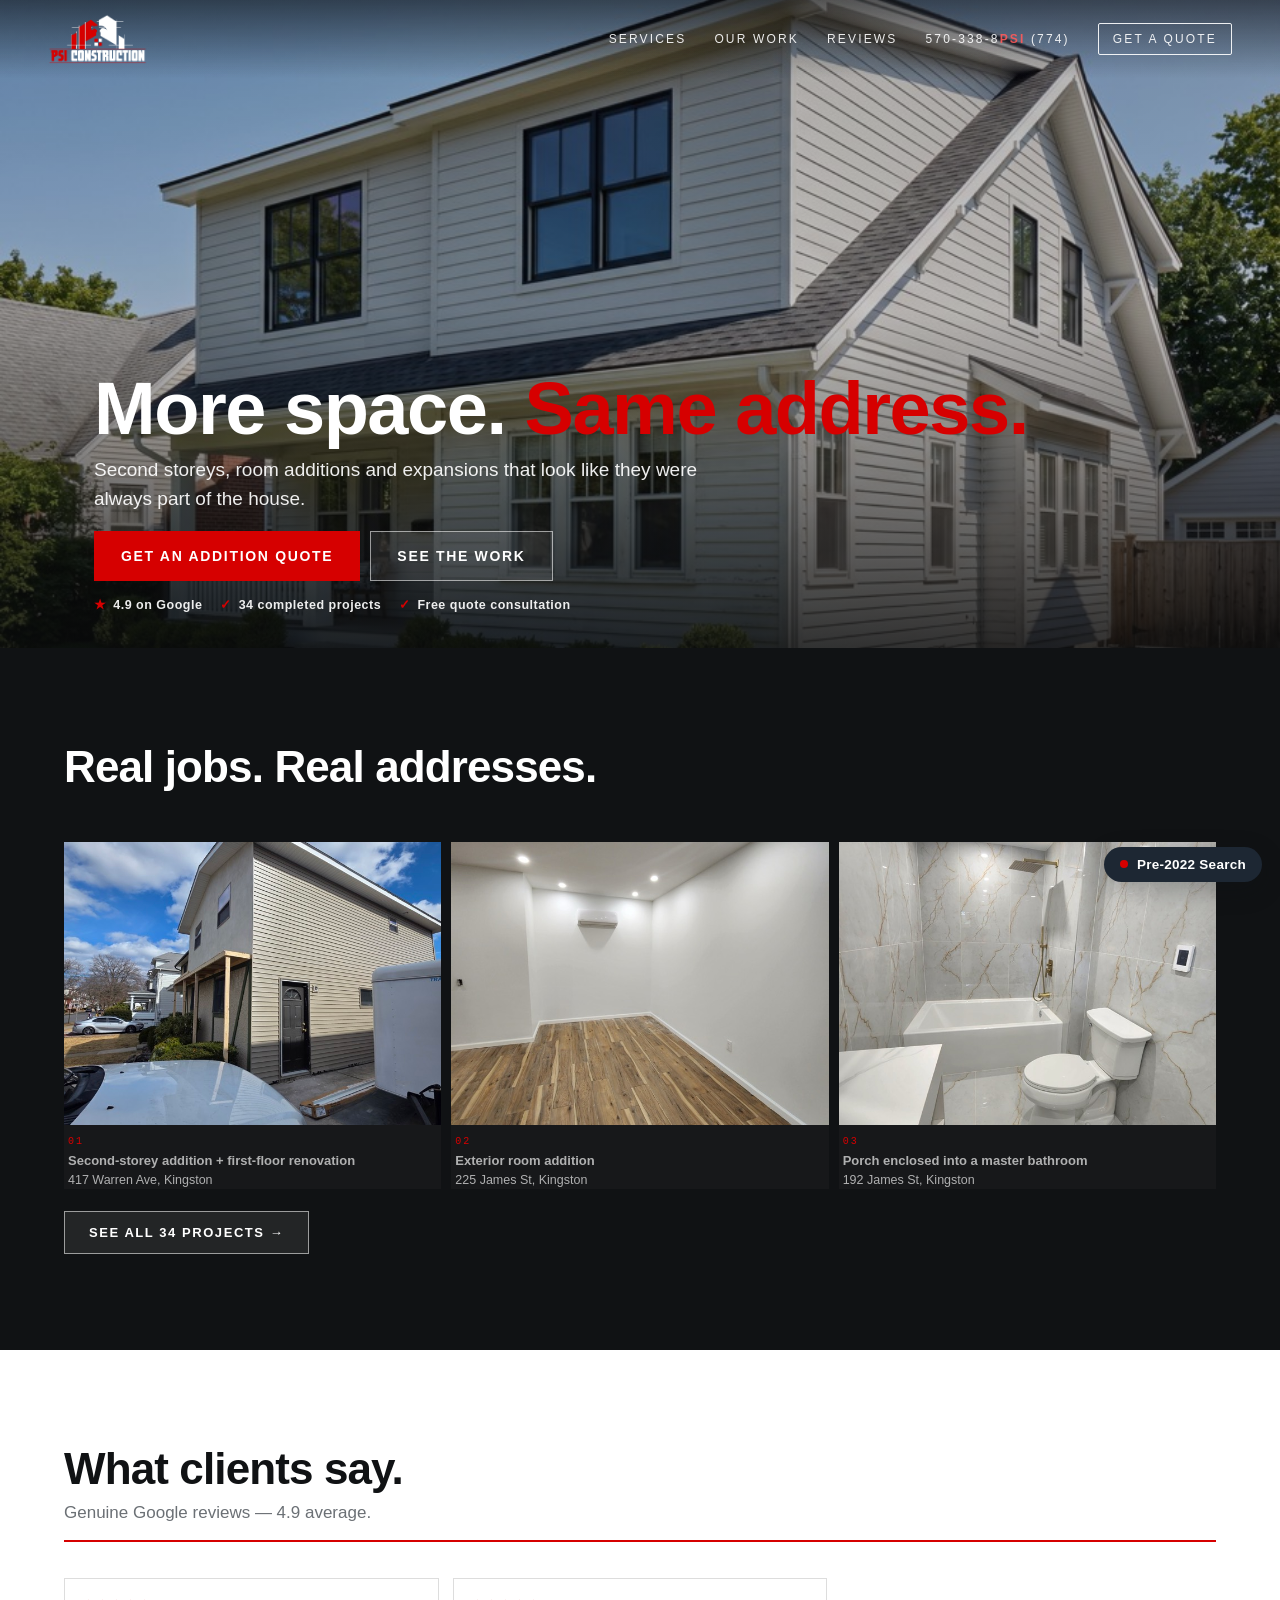
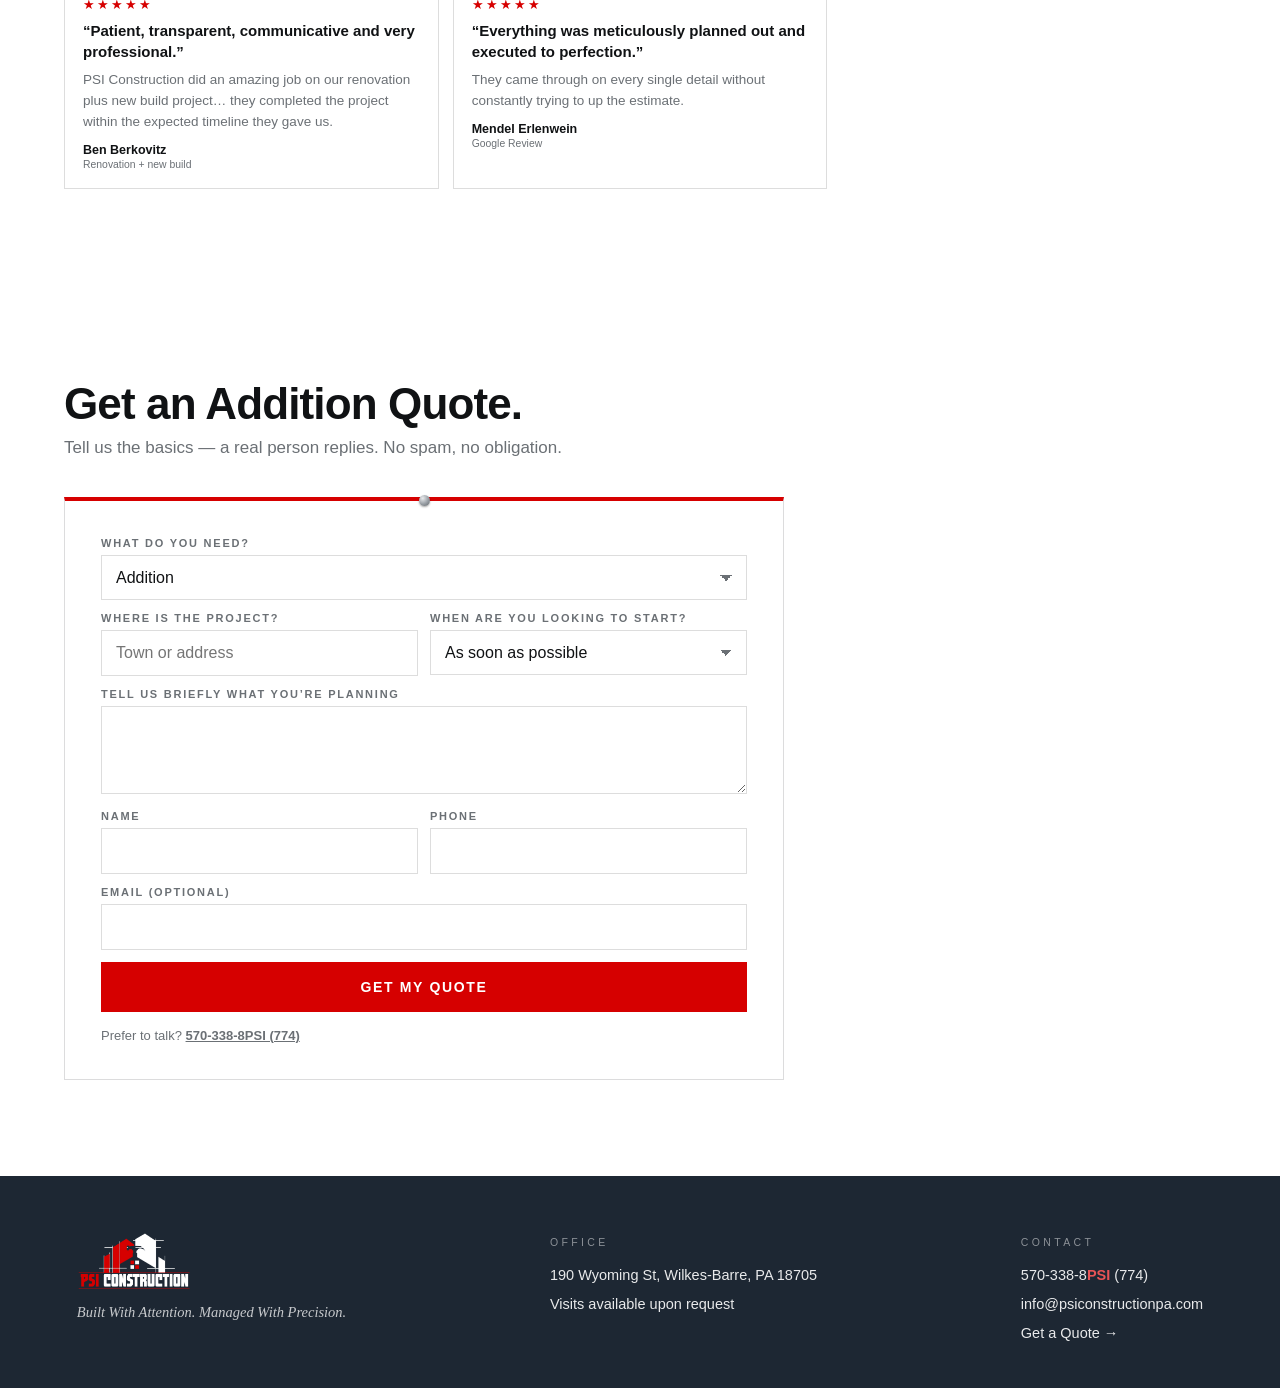
==== additions/index.html @ eb57b5a8 "Add pre-2022 search widget based on Slop Evader Floating 'Pre-2022 Search' button on every page that" ====
<!doctype html>
<html lang="en">
<head>
  <meta charset="utf-8">
  <meta name="viewport" content="width=device-width, initial-scale=1">
  <title>Home Additions — PSI Construction</title>
  <meta name="description" content="Home additions in Kingston & Wilkes-Barre, PA by PSI Construction — second storeys, room additions, in-law suites. Free quote.">
  <link rel="icon" href="data:,">
  <link rel="preload" as="image" href="../assets/opt/gen-addition.jpg">
  <link rel="stylesheet" href="../css/site.css?v=fb2">
</head>
<body class="has-stickybar">

  <nav class="nav" id="topNav" aria-label="Primary">
    <a class="nav__brand" href="../index.html" aria-label="PSI Construction — home">
      <img class="nav__logo nav__logo--onhero" src="../assets/logo/psi-logo-white.png"
           alt="PSI Construction" width="900" height="456">
      <img class="nav__logo nav__logo--onsolid" src="../assets/logo/psi-logo.png"
           alt="" aria-hidden="true" width="900" height="456">
    </a>
    <div class="nav__links">
      <a href="../index.html#need">Services</a>
      <a href="../work.html">Our Work</a>
      <a href="../index.html#reviews">Reviews</a>
      <a href="tel:5703388774">570-338-8<span class="tel-psi">PSI</span> (774)</a>
      <a class="nav__cta" href="#quote">Get a Quote</a>
    </div>
  </nav>

  <header class="fhero lp-hero">
    <img class="fhero__img" src="../assets/opt/gen-addition.jpg" alt="Two-story home with a new second-story addition"
         fetchpriority="high" decoding="async">
    <div class="fhero__content">
      <h1 class="fhero__title">More space. <em>Same address.</em></h1>
      <p class="fhero__sub">Second storeys, room additions and expansions that look like they were always part of the house.</p>
      <div class="fhero__actions">
        <a class="btn btn--red btn--big" href="#quote">Get an Addition Quote</a>
        <a class="btn btn--white-ghost btn--big" href="#shots">See the Work</a>
      </div>
      <ul class="chips chips--stars">
        <li>4.9 on Google</li>
        <li>34 completed projects</li>
        <li>Free quote consultation</li>
      </ul>
    </div>
  </header>

  <section class="fsection fsection--dark" id="shots">
    <div class="fsection__inner">
      <div class="fsection__head reveal">
        <h2 class="fsection__title">Real jobs. Real addresses.</h2>
        <div class="chalk" aria-hidden="true"></div>
      </div>
      <div class="workstrip reveal">
        <figure>
          <img src="../assets/opt/417warren-27.jpg" alt="Second-storey addition + first-floor renovation" loading="lazy">
          <figcaption><strong>Second-storey addition + first-floor renovation</strong>417 Warren Ave, Kingston</figcaption>
        </figure>
        <figure>
          <img src="../assets/opt/225james-08.jpg" alt="Exterior room addition" loading="lazy">
          <figcaption><strong>Exterior room addition</strong>225 James St, Kingston</figcaption>
        </figure>
        <figure>
          <img src="../assets/opt/192james-after-01-overview.jpg" alt="Porch enclosed into a master bathroom" loading="lazy">
          <figcaption><strong>Porch enclosed into a master bathroom</strong>192 James St, Kingston</figcaption>
        </figure>
      </div>
      <div style="margin-top:22px" class="reveal">
        <a class="btn btn--white-ghost" href="../work.html">See All 34 Projects &rarr;</a>
      </div>
    </div>
  </section>

  <section class="fsection fsection--white">
    <div class="fsection__inner">
      <div class="fsection__head reveal">
        <h2 class="fsection__title">What clients say.</h2>
        <p class="fsection__sub">Genuine Google reviews &mdash; 4.9 average.</p>
        <div class="chalk" aria-hidden="true"></div>
      </div>
      <div class="rev-minis reveal">
        <article class="rev-mini">
          <div class="rev-mini__stars">&#9733;&#9733;&#9733;&#9733;&#9733;</div>
          <p class="rev-mini__hook">&ldquo;Patient, transparent, communicative and very professional.&rdquo;</p>
          <p class="rev-mini__text">PSI Construction did an amazing job on our renovation plus new build project… they completed the project within the expected timeline they gave us.</p>
          <p class="rev-mini__author">Ben Berkovitz<small>Renovation + new build</small></p>
        </article>
        <article class="rev-mini">
          <div class="rev-mini__stars">&#9733;&#9733;&#9733;&#9733;&#9733;</div>
          <p class="rev-mini__hook">&ldquo;Everything was meticulously planned out and executed to perfection.&rdquo;</p>
          <p class="rev-mini__text">They came through on every single detail without constantly trying to up the estimate.</p>
          <p class="rev-mini__author">Mendel Erlenwein<small>Google Review</small></p>
        </article>
      </div>
    </div>
  </section>

  <section class="fsection fsection--white" id="quote">
    <div class="fsection__inner">
      <div class="fsection__head reveal">
        <h2 class="fsection__title">Get an Addition Quote.</h2>
        <p class="fsection__sub">Tell us the basics &mdash; a real person replies. No spam, no obligation.</p>
      </div>
      <div class="quote-panel nailed">
        <form class="lead" novalidate>
          <div>
            <label for="q-need">What do you need?</label>
            <select id="q-need" name="need" required>
              <option>Kitchen</option>
              <option>Bathroom</option>
              <option selected>Addition</option>
              <option>Renovation</option>
              <option>New Construction</option>
              <option>Commercial</option>
              <option>Other</option>
            </select>
          </div>
          <div class="lead__row">
            <div>
              <label for="q-where">Where is the project?</label>
              <input id="q-where" name="where" type="text" autocomplete="address-level2" placeholder="Town or address">
            </div>
            <div>
              <label for="q-when">When are you looking to start?</label>
              <select id="q-when" name="when">
                <option>As soon as possible</option>
                <option>Within 1&ndash;3 months</option>
                <option>3&ndash;6 months out</option>
                <option>Just exploring</option>
              </select>
            </div>
          </div>
          <div>
            <label for="q-notes">Tell us briefly what you&rsquo;re planning</label>
            <textarea id="q-notes" name="notes"></textarea>
          </div>
          <div class="lead__row">
            <div>
              <label for="q-name">Name</label>
              <input id="q-name" name="name" type="text" autocomplete="name" required>
            </div>
            <div>
              <label for="q-phone">Phone</label>
              <input id="q-phone" name="phone" type="tel" autocomplete="tel" required>
            </div>
          </div>
          <div>
            <label for="q-email">Email (optional)</label>
            <input id="q-email" name="email" type="email" autocomplete="email">
          </div>
          <p class="lead__error" hidden></p>
          <button class="btn btn--red btn--big" type="submit">Get My Quote</button>
          <p class="lead__done" hidden>Your email app should have opened with everything filled in &mdash; just press send. Prefer to talk? Call us below.</p>
          <p class="lead__alt">Prefer to talk? <a href="tel:5703388774">570-338-8PSI (774)</a></p>
        </form>
      </div>
    </div>
  </section>

  <footer class="footer">
    <div class="footer__inner">
      <div>
        <img class="footer__logo" src="../assets/logo/psi-logo-white.png"
             alt="PSI Construction" width="900" height="456" loading="lazy">
        <p class="footer__tagline">Built With Attention. Managed With Precision.</p>
      </div>
      <div class="footer__col">
        <p class="eyebrow">Office</p>
        190 Wyoming St, Wilkes-Barre, PA 18705<br>
        Visits available upon request
      </div>
      <div class="footer__col">
        <p class="eyebrow">Contact</p>
        <a href="tel:5703388774">570-338-8<span class="tel-psi">PSI</span> (774)</a><br>
        <a href="mailto:info@psiconstructionpa.com">info@psiconstructionpa.com</a><br>
        <a href="#quote">Get a Quote &rarr;</a>
      </div>
    </div>
  </footer>

  <div class="stickybar" aria-label="Quick actions">
    <a href="tel:5703388774">Call PSI</a>
    <a href="#quote">Get a Quote</a>
  </div>

  <script src="../js/funnel.js?v=fb2" defer></script>
  <script src="../js/slop-evader.js?v=1" defer></script>
</body>
</html>
---- css/site.css ----
/* ============================================================
   PSI Construction — site styles
   Hero section styles integrated unchanged (classes/IDs preserved)
   from the existing scroll-driven hero implementation.
   ============================================================ */

*, *::before, *::after { box-sizing: border-box; }

:root {
  --ink: #101214;
  --navy: #1d2733;
  --paper: #f7f6f3;
  --muted: #6b7075;
  --accent: #d60000;          /* PSI logo red, sampled from PSI MAIN Logo.png */
  --hairline: rgba(16, 18, 20, 0.14);
  --hero-scroll-length: 320vh;
}

html { scroll-behavior: smooth; }

body {
  margin: 0;
  background: var(--paper);
  color: var(--ink);
  font-family: "Avenir Next", "Helvetica Neue", Helvetica, Arial, sans-serif;
  -webkit-font-smoothing: antialiased;
  text-rendering: optimizeLegibility;
}

img { max-width: 100%; }

/* ---------------- Top navigation ---------------- */

.nav {
  position: fixed;
  top: 0; left: 0; right: 0;
  z-index: 50;
  display: flex;
  align-items: center;
  justify-content: space-between;
  gap: 18px;
  padding: 14px clamp(20px, 4vw, 48px);
  color: #fff;
  background: linear-gradient(to bottom, rgba(8,9,10,0.55), rgba(8,9,10,0));
  transition: background 240ms ease, color 240ms ease, box-shadow 240ms ease;
}

.nav--solid {
  background: rgba(247, 246, 243, 0.94);
  color: var(--navy);
  box-shadow: 0 1px 0 var(--hairline);
  backdrop-filter: blur(8px);
}

.nav__brand {
  display: flex;
  align-items: center;
  text-decoration: none;
  color: inherit;
  flex: 0 0 auto;
}
.nav__logo {
  display: block;
  /* 25% larger than the original clamp(30px, 3.4vw, 40px). */
  height: clamp(38px, 4.25vw, 50px);
  width: auto;
}
/* White mark over the aerial opening of the hero; full-colour mark from the
   moment the sequence swings round to the front elevation. The swap is driven
   by .nav--darklogo, which hero scrub progress sets partway through the hero
   — not by .nav--solid, so the bar itself stays transparent over the image.
   Both marks are stacked and cross-faded rather than display-swapped, so the
   change reads as a deliberate shift and catches the eye. */
.nav__brand { position: relative; }
/* Left/top only — pinning bottom too would stretch it and override the
   shared height. */
.nav__logo--onsolid { position: absolute; left: 0; top: 0; opacity: 0; }
.nav__logo--onhero { opacity: 1; }
.nav__logo { transition: opacity 260ms ease; }
/* .nav--solid is listed too so inner pages, which hard-code a solid bar and
   never load main.js, still get the full-colour mark without any script. */
.nav--darklogo .nav__logo--onhero,
.nav--solid    .nav__logo--onhero { opacity: 0; }
.nav--darklogo .nav__logo--onsolid,
.nav--solid    .nav__logo--onsolid { opacity: 1; }

@media (prefers-reduced-motion: reduce) {
  .nav__logo { transition: none; }
}

/* The PSI inside the phone number, wherever it appears — the nav, the contact
   details and the footer. The letters are the point of the number, so they
   carry the logo red. */
.tel-psi { color: var(--accent); font-weight: 600; }
/* On the navy footer and over the dark hero, #d60000 sits too close to the
   background to read. Lift it there rather than dimming the letters. */
.footer .tel-psi,
.nav:not(.nav--solid) .tel-psi { color: #ff5a5a; }

.nav__links { display: flex; align-items: center; gap: clamp(10px, 2.4vw, 28px); flex-wrap: wrap; }
.nav__links a {
  color: inherit;
  text-decoration: none;
  font-size: 12px;
  letter-spacing: 0.18em;
  text-transform: uppercase;
  opacity: 0.9;
}
.nav__links a:hover { opacity: 1; text-decoration: underline; text-underline-offset: 4px; }

.nav__cta {
  border: 1px solid currentColor;
  padding: 8px 14px !important;
  border-radius: 2px;
}
.nav--solid .nav__cta { background: var(--navy); color: #fff !important; border-color: var(--navy); }

/* ---------------- Hero (existing implementation) ---------------- */

.hero { height: var(--hero-scroll-length); position: relative; }

.hero__viewport {
  position: sticky;
  top: 0;
  height: 100vh;
  height: 100svh;
  overflow: hidden;
  background: #0e0f10;
}

.hero__poster,
.hero__canvas {
  position: absolute;
  inset: 0;
  width: 100%;
  height: 100%;
}

.hero__poster { object-fit: cover; object-position: 50% 42%; }

.hero__canvas { opacity: 0; transition: opacity 260ms ease; }
.hero--canvas-live .hero__canvas { opacity: 1; }
.hero--canvas-live .hero__poster { visibility: hidden; }

.hero__overlay {
  position: absolute;
  inset: 0;
  display: flex;
  flex-direction: column;
  justify-content: flex-end;
  align-items: flex-start;
  padding: clamp(24px, 5vw, 72px);
  background: linear-gradient(to top, rgba(8, 9, 10, 0.42) 0%, rgba(8, 9, 10, 0) 34%);
  color: #fff;
  pointer-events: none;
  opacity: calc(1 - var(--hero-progress, 0) * 2.6);
}

.hero__eyebrow {
  margin: 0 0 10px;
  font-size: clamp(11px, 0.9vw, 13px);
  letter-spacing: 0.34em;
  text-transform: uppercase;
  opacity: 0.82;
}

.hero__title {
  margin: 0;
  font-size: clamp(30px, 4.6vw, 64px);
  line-height: 1.06;
  font-weight: 600;
  letter-spacing: -0.01em;
  text-wrap: balance;
  max-width: 14em;
  text-shadow: 0 1px 24px rgba(0, 0, 0, 0.35);
}

.hero__tagline {
  margin: 14px 0 0;
  font-family: Georgia, "Times New Roman", serif;
  font-style: italic;
  font-size: clamp(15px, 1.4vw, 20px);
  opacity: 0.9;
  text-shadow: 0 1px 18px rgba(0, 0, 0, 0.4);
}

.hero__scrollcue { display: flex; align-items: center; gap: 14px; margin-top: clamp(20px, 3vh, 36px); }

.hero__scrollcue-label {
  font-size: 11px;
  letter-spacing: 0.3em;
  text-transform: uppercase;
  opacity: 0.75;
}

.hero__scrollcue-line {
  display: block;
  width: 1px;
  height: 44px;
  background: rgba(255, 255, 255, 0.75);
  transform-origin: top;
  animation: cue 2.2s cubic-bezier(0.65, 0, 0.35, 1) infinite;
}

@keyframes cue {
  0%   { transform: scaleY(0); opacity: 0; }
  35%  { transform: scaleY(1); opacity: 0.9; }
  70%  { transform: scaleY(1); opacity: 0; transform-origin: bottom; }
  100% { transform: scaleY(0); opacity: 0; }
}

.hero__loader {
  position: absolute;
  left: 0; right: 0; bottom: 0;
  height: 2px;
  background: rgba(255, 255, 255, 0.14);
  opacity: 1;
  transition: opacity 420ms ease 180ms;
}

.hero__loader-bar {
  display: block;
  height: 100%;
  width: 0%;
  background: rgba(255, 255, 255, 0.85);
  transition: width 200ms linear;
}

.hero--loaded .hero__loader { opacity: 0; }

/* ---------------- Shared section chrome ---------------- */

.section { padding: clamp(64px, 10vh, 120px) clamp(20px, 6vw, 96px); }
.section--white { background: #fff; }
.section--navy { background: var(--navy); color: #fff; }
.section__inner { max-width: 1180px; margin: 0 auto; }
.section__inner--narrow { max-width: 880px; }

.eyebrow {
  margin: 0 0 14px;
  font-size: 12px;
  letter-spacing: 0.32em;
  text-transform: uppercase;
  color: var(--muted);
}
.section--navy .eyebrow { color: rgba(255,255,255,0.6); }
.eyebrow--accent { color: var(--accent); }

.section__title {
  margin: 0 0 22px;
  font-size: clamp(28px, 3.6vw, 48px);
  line-height: 1.12;
  font-weight: 600;
  letter-spacing: -0.01em;
}

.lede {
  margin: 0 0 20px;
  font-family: Georgia, "Times New Roman", serif;
  font-style: italic;
  font-size: clamp(16px, 1.4vw, 20px);
  line-height: 1.6;
  color: #4a5058;
}
.section--navy .lede { color: rgba(255,255,255,0.8); }

.body-copy { font-size: clamp(15.5px, 1.25vw, 18px); line-height: 1.65; color: #33383d; max-width: 46em; }
.body-copy p { margin: 0 0 16px; }

.facts {
  display: grid;
  grid-template-columns: repeat(auto-fit, minmax(190px, 1fr));
  gap: 0;
  margin: 40px 0 0;
  border-top: 1px solid var(--hairline);
}
.facts > div { padding: 18px 18px 18px 0; border-bottom: 1px solid var(--hairline); }
.facts dt {
  font-size: 11px;
  letter-spacing: 0.22em;
  text-transform: uppercase;
  color: var(--muted);
  margin-bottom: 6px;
}
.facts dd { margin: 0; font-size: 16px; font-weight: 600; line-height: 1.4; }
.facts dd a { color: inherit; text-decoration: none; }
.facts dd a:hover { color: var(--accent); }

/* ---------------- Services ---------------- */

.build-grid {
  display: grid;
  /* Nine cards, so three columns divides exactly. auto-fill was fitting four
     across and leaving a 4 + 4 + 1 row, and the empty half-row showed the
     grid's own hairline background through as a grey block. */
  grid-template-columns: repeat(3, 1fr);
  gap: 1px;
  background: var(--hairline);
  border: 1px solid var(--hairline);
  margin-top: 36px;
}
.build-grid__item { background: #fff; padding: 30px 26px; min-height: 150px; }
.build-grid__item h3 { margin: 0 0 8px; font-size: 16.5px; letter-spacing: -0.01em; }
.build-grid__item h3::before {
  content: "";
  display: inline-block;
  width: 8px; height: 8px;
  background: var(--accent);
  margin-right: 10px;
  vertical-align: 2px;
}
.build-grid__item p { margin: 0; color: var(--muted); font-size: 14.5px; line-height: 1.55; }

/* Narrower screens drop to two columns and then one. Nine into two leaves an
   odd card, so the last one spans the full width rather than sitting beside
   the same grey gap this change was meant to remove. */
@media (max-width: 900px) {
  .build-grid { grid-template-columns: repeat(2, 1fr); }
  .build-grid__item:last-child { grid-column: 1 / -1; }
}
@media (max-width: 600px) {
  .build-grid { grid-template-columns: 1fr; }
  .build-grid__item { min-height: 0; }
}

.svc { border-top: 1px solid var(--hairline); }
.svc:last-of-type { border-bottom: 1px solid var(--hairline); }

.svc__summary {
  display: flex;
  align-items: baseline;
  gap: 20px;
  padding: 24px 8px;
  cursor: pointer;
  list-style: none;
  user-select: none;
}
.svc__summary::-webkit-details-marker { display: none; }
.svc__num {
  font-size: 12px;
  letter-spacing: 0.2em;
  color: var(--accent);
  font-weight: 600;
  min-width: 30px;
}
.svc__summary h3 { margin: 0; font-size: clamp(18px, 2vw, 24px); font-weight: 600; letter-spacing: -0.01em; flex: 1; }
.svc__summary::after {
  content: "+";
  font-size: 22px;
  color: var(--muted);
  font-weight: 400;
  line-height: 1;
}
details[open] .svc__summary::after { content: "\2212"; }
.svc__summary:hover h3 { color: var(--accent); }

.svc__body { padding: 0 8px 34px 50px; max-width: 820px; }
.svc__body h4 { margin: 26px 0 6px; font-size: 17px; }
.svc__body h4:first-child { margin-top: 0; }
.svc__body .lede { font-size: 15.5px; margin-bottom: 12px; }
.svc__body p { margin: 0 0 12px; font-size: 15.5px; line-height: 1.65; color: #33383d; }
.svc__pull {
  margin: 16px 0 6px;
  padding-left: 14px;
  border-left: 3px solid var(--accent);
  color: var(--accent);
  font-weight: 600;
  font-size: 15px;
}

.why-banner {
  margin-top: 34px;
  background: var(--navy);
  color: #fff;
  padding: 26px 30px;
  font-size: clamp(16px, 1.6vw, 20px);
  font-weight: 600;
  letter-spacing: 0.01em;
}

/* ---------------- Projects: map + list + carousel ---------------- */

.projects__layout {
  display: grid;
  grid-template-columns: minmax(0, 7fr) minmax(0, 5fr);
  gap: 22px;
  margin-top: 36px;
}
@media (max-width: 900px) { .projects__layout { grid-template-columns: 1fr; } }

#projectMap {
  height: clamp(380px, 56vh, 560px);
  border: 1px solid var(--hairline);
  background: #e8e6e1;
  z-index: 1;
}

/* One photograph at a time, beside the map and the same height as it.
   Cropped to fill the frame, so a landscape shot gives up a little from
   each side rather than shrinking away from the map's height. */
.shots-wrap { position: relative; }
.shots {
  height: clamp(380px, 56vh, 560px);
  border: 1px solid var(--hairline);
  background: #0f1113;
  display: flex;
  overflow: hidden;            /* no manual scrolling — arrows only, so the
                                  page scrolls normally over the panel */
}
.shots::-webkit-scrollbar { display: none; }

.shot {
  flex: 0 0 100%;
  position: relative;
  height: 100%;
  padding: 0; border: 0; margin: 0;
  background: #0f1113;
  cursor: pointer;
  overflow: hidden;
}
.shot img { width: 100%; height: 100%; object-fit: cover; display: block; }

.shot__phase {
  position: absolute; top: 12px; left: 12px;
  background: rgba(29,39,51,0.92);
  font-size: 9.5px; letter-spacing: 0.2em; text-transform: uppercase; font-weight: 700;
  padding: 3px 9px; border-radius: 2px; color: #fff;
}
.shot__phase--before { background: rgba(29,39,51,0.92); }
.shot__phase--after  { background: var(--accent); }

.shot__cap {
  position: absolute; left: 0; right: 0; bottom: 0;
  display: block; text-align: left;
  padding: 74px 18px 16px;
  background: linear-gradient(to top, rgba(8,9,10,0.93) 0%, rgba(8,9,10,0.68) 48%, rgba(8,9,10,0) 100%);
  color: #fff;
}
.shot__cap strong { display: block; font-size: 14px; line-height: 1.25; margin-bottom: 4px; }
.shot__cap span { display: block; font-size: 12.5px; line-height: 1.45; color: rgba(255,255,255,0.86); }

.shots__arrow {
  position: absolute; top: 50%; transform: translateY(-50%); z-index: 2;
  width: 40px; height: 40px; border-radius: 50%;
  border: 1px solid rgba(255,255,255,0.3); background: rgba(0,0,0,0.4);
  color: #fff; font-size: 16px; cursor: pointer;
}
.shots__arrow:hover { background: var(--accent); border-color: var(--accent); }
.shots__arrow--prev { left: 12px; }
.shots__arrow--next { right: 12px; }

.shots__hint { margin: 12px 0 0; font-size: 12.5px; color: var(--muted); }

.pin {
  width: 16px; height: 16px;
  border-radius: 50% 50% 50% 0;
  transform: rotate(-45deg);
  background: var(--navy);
  border: 2px solid #fff;
  box-shadow: 0 1px 6px rgba(0,0,0,0.4);
}
/* The job whose photograph is on screen: bigger, lit, and it stays that
   way so it reads as "this one — click me". */
.pin--active {
  background: var(--accent);
  transform: rotate(-45deg) scale(1.75);
  box-shadow: 0 0 0 4px rgba(214,0,0,0.30), 0 0 16px 5px rgba(214,0,0,0.55), 0 2px 8px rgba(0,0,0,0.45);
  border-color: #fff;
  z-index: 400;
  animation: pinGlow 1.9s ease-in-out infinite;
}
@keyframes pinGlow {
  0%, 100% { box-shadow: 0 0 0 4px rgba(214,0,0,0.30), 0 0 14px 4px rgba(214,0,0,0.45), 0 2px 8px rgba(0,0,0,0.45); }
  50%      { box-shadow: 0 0 0 6px rgba(214,0,0,0.20), 0 0 22px 8px rgba(214,0,0,0.70), 0 2px 8px rgba(0,0,0,0.45); }
}
@media (prefers-reduced-motion: reduce) { .pin--active { animation: none; } }
.pin--office { background: var(--accent); border-radius: 50%; transform: none; }

/* Case-study pins: projects with a photo gallery behind them. Visually
   distinct so it is obvious which dots on the map are clickable. */
.pin--case {
  background: var(--accent);
  box-shadow: 0 1px 6px rgba(0,0,0,0.4), 0 0 0 3px rgba(214,0,0,0.28);
}
.pin--case.pin--active { box-shadow: 0 1px 8px rgba(0,0,0,0.5), 0 0 0 6px rgba(214,0,0,0.22); }

/* Button inside a map popup that jumps the carousel to that job */
.case__open {
  display: inline-block; margin-top: 10px; padding: 8px 14px;
  background: var(--accent); color: #fff; border: 0; border-radius: 2px;
  font: inherit; font-size: 12px; letter-spacing: 0.14em; text-transform: uppercase; cursor: pointer;
}

/* Carousel */

.carousel { margin-top: 22px; position: relative; }
.carousel__track-wrap { overflow: hidden; border: 1px solid var(--hairline); background: #fff; }
.carousel__track { display: flex; }
/* ---- strip along the bottom ----
   Every photo the same HEIGHT; width follows its own shape, so a landscape
   shot runs about twice as wide as a portrait one. Scrolls sideways. */


/* ---- full-screen viewer ---- */
.viewer { position: fixed; inset: 0; z-index: 1000; display: none; background: #0b0c0e; }
.viewer.is-open { display: grid; grid-template-rows: auto minmax(0, 1fr); }
body.viewer-lock { overflow: hidden; }

.viewer__head { padding: clamp(16px, 3vh, 30px) clamp(20px, 5vw, 64px) 10px; color: #fff; max-width: 900px; }
.viewer__eyebrow { margin: 0 0 6px; color: var(--accent); font-size: 10.5px; letter-spacing: 0.22em; text-transform: uppercase; font-weight: 700; }
.viewer__title { margin: 0 0 6px; font-size: clamp(18px, 2.4vw, 26px); line-height: 1.2; }
.viewer__desc { margin: 0; font-size: 13.5px; line-height: 1.6; color: rgba(255,255,255,0.72); }

.viewer__rail {
  display: flex; align-items: center; gap: 24px;
  height: 100%; overflow-x: auto; overflow-y: hidden;
  padding: 0 clamp(20px, 5vw, 64px) 26px;
  scroll-snap-type: x mandatory;
  scrollbar-width: none;
}
.viewer__rail::-webkit-scrollbar { display: none; }
.viewer__fig { flex: 0 0 auto; margin: 0; scroll-snap-align: start; }
.viewer__imgwrap { position: relative; display: block; }
/* Uniform height: two portrait shots sit side by side, one landscape fills. */
/* Height is the constant. A landscape shot simply runs wider — never
   capped, or its height would drop below the portrait ones. */
.viewer__fig img { display: block; height: min(72vh, 900px); width: auto; max-width: none; }
.viewer__phase {
  position: absolute; top: 12px; left: 12px;
  background: rgba(29,39,51,0.92);
  font-size: 9.5px; letter-spacing: 0.2em; text-transform: uppercase; font-weight: 700;
  padding: 3px 9px; border-radius: 2px; color: #fff;
}
.viewer__phase--before { background: rgba(29,39,51,0.92); }
.viewer__phase--after  { background: var(--accent); }
.viewer__cap {
  position: absolute; left: 0; right: 0; bottom: 0;
  padding: 54px 16px 14px;
  background: linear-gradient(to top, rgba(8,9,10,0.9) 0%, rgba(8,9,10,0.6) 55%, rgba(8,9,10,0) 100%);
  color: #fff; font-size: 13px; line-height: 1.45;
}

.viewer__close {
  position: absolute; top: 16px; right: 18px; z-index: 3;
  width: 42px; height: 42px; border-radius: 50%;
  border: 1px solid rgba(255,255,255,0.28); background: rgba(0,0,0,0.35);
  color: #fff; font-size: 22px; line-height: 1; cursor: pointer;
}
.viewer__close:hover { background: var(--accent); border-color: var(--accent); }
.viewer__arrow {
  position: absolute; top: 50%; transform: translateY(-50%); z-index: 3;
  width: 48px; height: 48px; border-radius: 50%;
  border: 1px solid rgba(255,255,255,0.28); background: rgba(0,0,0,0.35);
  color: #fff; font-size: 18px; cursor: pointer;
}
.viewer__arrow:hover { background: var(--accent); border-color: var(--accent); }
.viewer__arrow--prev { left: 14px; }
.viewer__arrow--next { right: 14px; }

@media (max-width: 860px) {
  .viewer__fig img { height: min(62vh, 620px); }
  .viewer__arrow { width: 40px; height: 40px; }
}
}


.carousel__nav {
  display: flex;
  align-items: center;
  justify-content: space-between;
  margin-top: 12px;
  gap: 14px;
}
.carousel__btns { display: flex; gap: 8px; }
.carousel__btn {
  width: 42px; height: 42px;
  border: 1px solid var(--ink);
  background: transparent;
  font-size: 17px;
  cursor: pointer;
  color: var(--ink);
  transition: background 160ms ease, color 160ms ease;
}
.carousel__btn:hover { background: var(--navy); color: #fff; }
.carousel__counter { font-size: 12.5px; letter-spacing: 0.14em; color: var(--muted); }

/* ---------------- Reviews ---------------- */

.reviews__track-wrap { overflow: hidden; margin-top: 36px; }
.reviews__track { display: flex; gap: 20px; transition: transform 420ms cubic-bezier(0.4, 0, 0.2, 1); }
.review-card {
  flex: 0 0 min(420px, 88%);
  background: #fff;
  border: 1px solid var(--hairline);
  padding: 28px 26px;
  display: flex;
  flex-direction: column;
  gap: 12px;
}
.review-card__stars { color: var(--accent); font-size: 15px; letter-spacing: 3px; }
.review-card__text { margin: 0; font-size: 14.5px; line-height: 1.65; color: #33383d; flex: 1; }
.review-card__text strong { color: var(--ink); }
.review-card__author { margin: 0; font-weight: 600; font-size: 14px; }
.review-card__author small { display: block; font-weight: 400; color: var(--muted); font-size: 12px; margin-top: 2px; }

.reviews__nav { display: flex; align-items: center; gap: 14px; margin-top: 20px; flex-wrap: wrap; }

.btn {
  display: inline-block;
  padding: 13px 24px;
  background: var(--navy);
  color: #fff;
  text-decoration: none;
  font-size: 13px;
  letter-spacing: 0.12em;
  text-transform: uppercase;
  font-weight: 600;
  border: 1px solid var(--navy);
  cursor: pointer;
  transition: background 160ms ease;
}
.btn:hover { background: var(--accent); border-color: var(--accent); }
.btn--ghost { background: transparent; color: var(--ink); border-color: var(--ink); }
.btn--ghost:hover { background: var(--navy); border-color: var(--navy); color: #fff; }

/* ---------------- Contact page ---------------- */

.page-head {
  padding: 140px clamp(20px, 6vw, 96px) 40px;
  background: var(--navy);
  color: #fff;
}
.page-head .eyebrow { color: rgba(255,255,255,0.6); }

.contact-grid {
  display: grid;
  grid-template-columns: minmax(0, 2fr) minmax(0, 3fr);
  gap: 26px;
  align-items: start;
  margin-top: 36px;
}
@media (max-width: 860px) { .contact-grid { grid-template-columns: 1fr; } }

.contact-box {
  background: #fff;
  border: 1px solid var(--hairline);
  padding: clamp(24px, 3vw, 40px);
}
.contact-box h2 { margin: 0 0 6px; font-size: clamp(21px, 2.2vw, 28px); letter-spacing: -0.01em; }
.contact-box .lede { font-size: 15px; margin-bottom: 22px; }

.contact-rows { display: flex; flex-direction: column; gap: 0; border-top: 1px solid var(--hairline); }
.contact-rows > div { padding: 16px 0; border-bottom: 1px solid var(--hairline); }
.contact-rows dt { font-size: 11px; letter-spacing: 0.22em; text-transform: uppercase; color: var(--muted); margin-bottom: 5px; }
.contact-rows dd { margin: 0; font-size: 16.5px; font-weight: 600; line-height: 1.45; }
.contact-rows dd a { color: inherit; text-decoration: none; }
.contact-rows dd a:hover { color: var(--accent); }
.contact-rows dd small { display: block; font-weight: 400; color: var(--muted); font-size: 13px; margin-top: 3px; }

/* ---------------- Quote questionnaire ---------------- */

.quote__progress { margin-bottom: 22px; }
.quote__progress-label { font-size: 11.5px; letter-spacing: 0.18em; text-transform: uppercase; color: var(--muted); margin-bottom: 8px; }
.quote__progress-bar { height: 3px; background: rgba(16,18,20,0.1); }
.quote__progress-fill { height: 100%; width: 0%; background: var(--accent); transition: width 260ms ease; }

.quote__q { margin: 0 0 18px; font-size: clamp(18px, 1.9vw, 23px); font-weight: 600; letter-spacing: -0.01em; line-height: 1.3; }
.quote__note { margin: -10px 0 16px; font-size: 13px; color: var(--muted); font-style: italic; }

.quote__opts { display: flex; flex-direction: column; gap: 9px; }
.quote__opt {
  text-align: left;
  font: inherit;
  font-size: 15px;
  padding: 13px 16px;
  background: var(--paper);
  border: 1px solid var(--hairline);
  cursor: pointer;
  color: inherit;
  transition: border-color 140ms ease, background 140ms ease;
}
.quote__opt:hover { border-color: var(--navy); background: #fff; }
.quote__opt.is-selected { border-color: var(--accent); background: #fff; box-shadow: inset 3px 0 0 var(--accent); }

.quote__controls { display: flex; justify-content: space-between; align-items: center; margin-top: 24px; gap: 12px; }
.quote__back {
  background: none; border: 0; cursor: pointer;
  font: inherit; font-size: 13px; color: var(--muted);
  letter-spacing: 0.1em; text-transform: uppercase; padding: 8px 0;
}
.quote__back:hover { color: var(--ink); }

.quote__form { display: flex; flex-direction: column; gap: 15px; }
.quote__field label { display: block; font-size: 11.5px; letter-spacing: 0.18em; text-transform: uppercase; color: var(--muted); margin-bottom: 6px; }
.quote__field input[type="text"],
.quote__field input[type="email"],
.quote__field input[type="tel"],
.quote__field select,
.quote__field textarea {
  width: 100%;
  font: inherit;
  font-size: 15px;
  padding: 11px 12px;
  border: 1px solid var(--hairline);
  background: var(--paper);
  color: inherit;
}
.quote__field textarea { min-height: 88px; resize: vertical; }
.quote__field input:focus, .quote__field select:focus, .quote__field textarea:focus {
  outline: none; border-color: var(--accent); background: #fff;
}

.quote__summary {
  background: var(--paper);
  border: 1px solid var(--hairline);
  padding: 18px;
  max-height: 320px;
  overflow-y: auto;
  font-size: 13.5px;
  line-height: 1.7;
  white-space: pre-wrap;
  font-family: ui-monospace, "SF Mono", Menlo, monospace;
}

.quote__done { text-align: center; padding: 20px 0; }
.quote__done h3 { font-size: 22px; margin: 0 0 10px; }

/* ---------------- Footer ---------------- */

.footer { background: var(--navy); color: #fff; padding: 56px clamp(20px, 6vw, 96px) 40px; }
.footer__inner { max-width: 1180px; margin: 0 auto; display: flex; flex-wrap: wrap; gap: 36px; justify-content: space-between; }
.footer__logo { display: block; height: clamp(44px, 5vw, 58px); width: auto; }
.footer__tagline { font-family: Georgia, serif; font-style: italic; opacity: 0.75; margin-top: 14px; font-size: 14.5px; }
.footer__col { font-size: 14.5px; line-height: 2; opacity: 0.9; }
.footer__col a { color: inherit; text-decoration: none; }
.footer__col a:hover { color: var(--accent); }
.footer__col .eyebrow { color: rgba(255,255,255,0.55); font-size: 10.5px; margin-bottom: 8px; }

/* ---------------- Reduced motion ---------------- */

@media (prefers-reduced-motion: reduce) {
  html { scroll-behavior: auto; }
  .hero { height: 100vh; height: 100svh; }
  .hero__scrollcue-line { animation: none; }
  .hero__canvas { transition: none; }
  .hero__overlay { opacity: 1; }
  .carousel__track, .reviews__track { transition: none; }
}

/* ============================================================
   Funnel components (Facebook Marketplace landing experience)
   Mobile-first: designed for the in-app browser viewport.
   ============================================================ */

/* ---------- Static-image hero ---------- */

.fhero {
  position: relative;
  min-height: 88svh;
  display: flex;
  flex-direction: column;
  justify-content: flex-end;
  color: #fff;
  background: #101214;
  overflow: hidden;
}
.fhero__img {
  position: absolute; inset: 0;
  width: 100%; height: 100%;
  object-fit: cover;
  object-position: 55% 45%;
}
.fhero::after {
  content: "";
  position: absolute; inset: 0;
  background: linear-gradient(to top, rgba(10,11,12,0.82) 0%, rgba(10,11,12,0.25) 45%, rgba(10,11,12,0.18) 100%);
}
.fhero__content {
  position: relative;
  z-index: 1;
  padding: 0 clamp(20px, 5vw, 64px) clamp(24px, 4vh, 56px);
  max-width: 1220px;
  width: 100%;
  margin: 0 auto;
}
.fhero__title {
  margin: 0 0 10px;
  font-size: clamp(34px, 9.5vw, 74px);
  line-height: 0.98;
  font-weight: 800;
  letter-spacing: -0.02em;
}
.fhero__title em { font-style: normal; color: var(--accent); }
.fhero__sub {
  margin: 0 0 18px;
  font-size: clamp(15px, 4vw, 19px);
  line-height: 1.5;
  color: rgba(255,255,255,0.92);
  max-width: 34em;
}
.fhero__actions { display: flex; gap: 10px; flex-wrap: wrap; }
.fhero__actions .btn { flex: 1 1 auto; text-align: center; min-width: 150px; }
@media (min-width: 700px) { .fhero__actions .btn { flex: 0 0 auto; } }

.btn--big { padding: 16px 26px; font-size: 14px; }
.btn--red { background: var(--accent); border-color: var(--accent); color: #fff; }
.btn--red:hover { background: #b00000; border-color: #b00000; }
.btn--white-ghost { background: rgba(255,255,255,0.08); border: 1px solid rgba(255,255,255,0.55); color: #fff; }
.btn--white-ghost:hover { background: #fff; color: #101214; }

/* Trust chips */
.chips {
  display: flex;
  flex-wrap: wrap;
  gap: 8px 18px;
  margin: 16px 0 0;
  padding: 0;
  list-style: none;
  font-size: 12.5px;
  font-weight: 600;
  letter-spacing: 0.04em;
  color: rgba(255,255,255,0.92);
}
.chips li::before { content: "\2713\2002"; color: var(--accent); font-weight: 700; }
.chips--stars li:first-child::before { content: "\2605\2002"; }
.chips--dark { color: var(--ink); }
.chips--dark li::before { color: var(--accent); }

/* ---------- Section rhythm (tighter, feed-like) ---------- */

.fsection { padding: clamp(44px, 8vw, 96px) clamp(20px, 5vw, 64px); }
.fsection--white { background: #fff; }
.fsection--dark { background: #101214; color: #fff; }
.fsection__inner { max-width: 1220px; margin: 0 auto; }
.fsection__head { margin-bottom: clamp(20px, 4vw, 36px); }
.fsection__title {
  margin: 0 0 8px;
  font-size: clamp(24px, 6.4vw, 44px);
  line-height: 1.04;
  font-weight: 800;
  letter-spacing: -0.02em;
}
.fsection__sub { margin: 0; font-size: clamp(14.5px, 3.8vw, 17px); color: var(--muted); max-width: 40em; line-height: 1.55; }
.fsection--dark .fsection__sub { color: rgba(255,255,255,0.75); }

/* ---------- Category cards ---------- */

.cats {
  display: grid;
  grid-template-columns: 1fr 1fr;
  gap: 10px;
}
@media (min-width: 860px) { .cats { grid-template-columns: repeat(3, 1fr); gap: 14px; } }

.cat {
  position: relative;
  display: block;
  overflow: hidden;
  aspect-ratio: 1 / 1;
  background: #17181a;
  text-decoration: none;
  color: #fff;
}
@media (min-width: 860px) { .cat { aspect-ratio: 4 / 3; } }
.cat img {
  width: 100%; height: 100%;
  object-fit: cover;
  display: block;
  transition: transform 400ms cubic-bezier(0.2, 0.6, 0.2, 1);
}
.cat:hover img { transform: scale(1.045); }
.cat::after {
  content: "";
  position: absolute; inset: 0;
  background: linear-gradient(to top, rgba(10,11,12,0.72) 0%, rgba(10,11,12,0) 46%);
}
.cat__label {
  position: absolute;
  left: 12px; right: 12px; bottom: 10px;
  z-index: 1;
  font-weight: 800;
  font-size: clamp(15px, 4vw, 19px);
  letter-spacing: 0.01em;
  display: flex;
  justify-content: space-between;
  align-items: baseline;
  gap: 8px;
}
.cat__label span:last-child { color: var(--accent); font-size: 1.05em; }

/* ---------- Work strip ---------- */

.workstrip {
  display: grid;
  grid-auto-flow: column;
  grid-auto-columns: 78%;
  gap: 10px;
  overflow-x: auto;
  scroll-snap-type: x mandatory;
  -webkit-overflow-scrolling: touch;
  margin: 0 calc(-1 * clamp(20px, 5vw, 64px));
  padding: 0 clamp(20px, 5vw, 64px) 6px;
  scrollbar-width: none;
}
.workstrip::-webkit-scrollbar { display: none; }
@media (min-width: 860px) {
  .workstrip {
    grid-auto-flow: row;
    grid-template-columns: repeat(3, 1fr);
    grid-auto-columns: unset;
    overflow: visible;
    margin: 0; padding: 0;
  }
}
.workstrip figure {
  margin: 0;
  scroll-snap-align: center;
  background: #17181a;
  overflow: hidden;
}
.workstrip img {
  width: 100%;
  aspect-ratio: 4 / 3;
  object-fit: cover;
  display: block;
}
.workstrip figcaption {
  padding: 10px 4px 0;
  font-size: 12.5px;
  color: var(--muted);
  line-height: 1.45;
}
.fsection--dark .workstrip figcaption { color: rgba(255,255,255,0.66); }
.workstrip figcaption strong { color: inherit; display: block; font-size: 13px; }

/* ---------- Before / after ---------- */

.ba__frame {
  position: relative;
  aspect-ratio: 4 / 3;
  overflow: hidden;
  background: #17181a;
  user-select: none;
  touch-action: pan-y;
}
@media (min-width: 860px) { .ba__frame { aspect-ratio: 16 / 9; } }
.ba__img { position: absolute; inset: 0; width: 100%; height: 100%; object-fit: cover; }
.ba__img--after { clip-path: inset(0 0 0 var(--ba-pos, 50%)); }
.ba__divider {
  position: absolute;
  top: 0; bottom: 0;
  left: var(--ba-pos, 50%);
  width: 2px;
  background: #fff;
  box-shadow: 0 0 12px rgba(0,0,0,0.45);
  cursor: ew-resize;
}
.ba__handle {
  position: absolute;
  top: 50%; left: 50%;
  transform: translate(-50%, -50%);
  width: 46px; height: 46px;
  background: var(--accent);
  color: #fff;
  border-radius: 50%;
  display: flex;
  align-items: center;
  justify-content: center;
  font-size: 15px;
  font-weight: 700;
  pointer-events: none;
}
.ba__label {
  position: absolute;
  bottom: 12px;
  z-index: 1;
  font-size: 10.5px;
  letter-spacing: 0.2em;
  text-transform: uppercase;
  font-weight: 700;
  color: #fff;
  background: rgba(10,11,12,0.7);
  padding: 7px 11px;
  pointer-events: none;
}
.ba__label--before { left: 12px; }
.ba__label--after { right: 12px; }
.ba__tabs { display: flex; gap: 8px; flex-wrap: wrap; margin: 0 0 14px; }
.ba__tab {
  appearance: none;
  font: inherit;
  font-size: 12px;
  font-weight: 700;
  letter-spacing: 0.08em;
  text-transform: uppercase;
  padding: 10px 14px;
  background: transparent;
  border: 1px solid var(--hairline);
  color: var(--muted);
  cursor: pointer;
}
.ba__tab.is-active { background: var(--ink); border-color: var(--ink); color: #fff; }
.ba__caption { margin: 10px 0 0; font-size: 13px; color: var(--muted); }

/* ---------- Featured review + minis ---------- */

.rev-feature {
  border-left: 4px solid var(--accent);
  padding-left: clamp(16px, 4vw, 32px);
  margin: 0 0 26px;
}
.rev-feature blockquote {
  margin: 0 0 10px;
  font-size: clamp(20px, 5.6vw, 34px);
  font-weight: 800;
  letter-spacing: -0.015em;
  line-height: 1.16;
  text-transform: uppercase;
}
.rev-feature figcaption { font-size: 13.5px; color: var(--muted); font-weight: 600; }
.rev-feature .stars { color: var(--accent); letter-spacing: 2px; margin-right: 8px; }

.rev-minis { display: grid; gap: 10px; }
@media (min-width: 860px) { .rev-minis { grid-template-columns: repeat(3, 1fr); gap: 14px; } }
.rev-mini {
  background: #fff;
  border: 1px solid var(--hairline);
  padding: 18px;
}
.rev-mini__stars { color: var(--accent); font-size: 13px; letter-spacing: 2px; margin-bottom: 8px; }
.rev-mini__hook { margin: 0 0 8px; font-weight: 700; font-size: 15px; line-height: 1.4; }
.rev-mini__text { margin: 0 0 10px; font-size: 13.5px; line-height: 1.55; color: var(--muted); }
.rev-mini__author { margin: 0; font-size: 12.5px; font-weight: 700; }
.rev-mini__author small { font-weight: 500; color: var(--muted); display: block; margin-top: 2px; }

/* ---------- Process steps ---------- */

.steps { display: grid; gap: 10px; counter-reset: step; }
@media (min-width: 860px) { .steps { grid-template-columns: repeat(4, 1fr); gap: 14px; } }
.step {
  background: #fff;
  border: 1px solid var(--hairline);
  border-top: 3px solid var(--accent);
  padding: 16px 18px;
}
.step__num { font-size: 12px; font-weight: 800; color: var(--accent); letter-spacing: 0.14em; }
.step h3 { margin: 6px 0 6px; font-size: 16.5px; font-weight: 800; letter-spacing: -0.01em; }
.step p { margin: 0; font-size: 13.5px; line-height: 1.5; color: var(--muted); }

/* ---------- Tour tease ---------- */

.tease {
  position: relative;
  display: block;
  overflow: hidden;
  color: #fff;
  text-decoration: none;
  background: #101214;
}
.tease img {
  width: 100%;
  height: clamp(240px, 46vw, 420px);
  object-fit: cover;
  display: block;
  opacity: 0.6;
  transition: opacity 300ms ease, transform 500ms cubic-bezier(0.2,0.6,0.2,1);
}
.tease:hover img { opacity: 0.45; transform: scale(1.03); }
.tease__content {
  position: absolute; inset: 0;
  display: flex;
  flex-direction: column;
  justify-content: center;
  padding: clamp(20px, 5vw, 48px);
}
.tease__content h3 {
  margin: 0 0 6px;
  font-size: clamp(20px, 5.4vw, 34px);
  font-weight: 800;
  letter-spacing: -0.015em;
  text-transform: uppercase;
}
.tease__content p { margin: 0 0 16px; font-size: 14.5px; color: rgba(255,255,255,0.85); max-width: 32em; }

/* ---------- Quick lead form ---------- */

.lead { display: grid; gap: 12px; }
.lead label {
  display: block;
  font-size: 11px;
  font-weight: 700;
  letter-spacing: 0.16em;
  text-transform: uppercase;
  color: var(--muted);
  margin-bottom: 6px;
}
.lead select,
.lead input,
.lead textarea {
  width: 100%;
  font: inherit;
  font-size: 16px;          /* prevents iOS zoom-on-focus */
  padding: 13px 14px;
  border: 1px solid var(--hairline);
  background: #fff;
  color: inherit;
  border-radius: 0;
  -webkit-appearance: none;
  appearance: none;
}
.lead select {
  background-image: linear-gradient(45deg, transparent 50%, var(--muted) 50%), linear-gradient(135deg, var(--muted) 50%, transparent 50%);
  background-position: calc(100% - 20px) 50%, calc(100% - 14px) 50%;
  background-size: 6px 6px;
  background-repeat: no-repeat;
}
.lead textarea { min-height: 88px; resize: vertical; }
.lead select:focus, .lead input:focus, .lead textarea:focus { outline: none; border-color: var(--accent); }
.lead__row { display: grid; gap: 12px; }
@media (min-width: 700px) { .lead__row { grid-template-columns: 1fr 1fr; } }
.lead .btn { width: 100%; text-align: center; }
@media (min-width: 700px) { .lead .btn { width: auto; } }
.lead__error { margin: 0; font-size: 13.5px; color: var(--accent); font-weight: 600; }
.lead__done { margin: 0; font-size: 14px; color: #1c7c33; font-weight: 700; }
.lead__alt { margin: 4px 0 0; font-size: 13px; color: var(--muted); }
.lead__alt a { color: inherit; font-weight: 700; }

.quote-panel {
  background: #fff;
  border: 1px solid var(--hairline);
  border-top: 4px solid var(--accent);
  padding: clamp(20px, 4vw, 36px);
  max-width: 720px;
}
.fsection--dark .quote-panel { border-color: rgba(255,255,255,0.12); border-top-color: var(--accent); }

/* ---------- Sticky bottom action bar (mobile) ---------- */

.stickybar {
  position: fixed;
  left: 0; right: 0; bottom: 0;
  z-index: 120;
  display: flex;
  background: #101214;
  border-top: 1px solid rgba(255,255,255,0.14);
  padding-bottom: env(safe-area-inset-bottom, 0);
}
.stickybar a {
  flex: 1;
  text-align: center;
  padding: 15px 10px;
  font-size: 13px;
  font-weight: 800;
  letter-spacing: 0.12em;
  text-transform: uppercase;
  text-decoration: none;
  color: #fff;
}
.stickybar a + a { background: var(--accent); }
@media (min-width: 860px) { .stickybar { display: none; } }
body.has-stickybar { padding-bottom: 52px; }
@media (min-width: 860px) { body.has-stickybar { padding-bottom: 0; } }

/* ---------- Landing pages ---------- */

.lp-hero {
  position: relative;
  min-height: 72svh;
  display: flex;
  flex-direction: column;
  justify-content: flex-end;
  color: #fff;
  background: #101214;
  overflow: hidden;
}
.lp-hero .fhero__img { object-position: 50% 50%; }
.lp-hero::after {
  content: "";
  position: absolute; inset: 0;
  background: linear-gradient(to top, rgba(10,11,12,0.84) 0%, rgba(10,11,12,0.24) 52%, rgba(10,11,12,0.3) 100%);
}

/* Reveal (funnel pages don't load main.js) */
.reveal { opacity: 0; transform: translateY(18px); transition: opacity 520ms ease, transform 520ms cubic-bezier(0.2, 0.6, 0.2, 1); }
.reveal.in-view { opacity: 1; transform: none; }
@media (prefers-reduced-motion: reduce) {
  .reveal { opacity: 1; transform: none; transition: none; }
  .cat img, .tease img { transition: none; }
}

/* ============================================================
   Construction motion language
   The page assembles itself: plan -> snap -> seat -> settle.
   All pure CSS/SVG; triggered via IntersectionObserver classes;
   fully disabled under prefers-reduced-motion.
   ============================================================ */

:root {
  --snap: cubic-bezier(0.12, 0.9, 0.15, 1);      /* fast release, no bounce */
  --settle: cubic-bezier(0.24, 1.12, 0.32, 1);   /* weighted, tiny overshoot */
  --mech: cubic-bezier(0.33, 0.02, 0.2, 1);      /* mechanical tension */
}

/* ---------- Blueprint hero annotation (draws once, then fades) ---------- */

.bp-overlay {
  position: absolute; inset: 0;
  z-index: 1;
  pointer-events: none;
  opacity: 0;
}
.fhero.bp-run .bp-overlay { animation: bpFade 4.6s var(--mech) 0.35s forwards; }
@keyframes bpFade {
  0% { opacity: 0; }
  12% { opacity: 1; }
  72% { opacity: 1; }
  100% { opacity: 0; }
}
.bp-overlay line, .bp-overlay path, .bp-overlay rect.bp-stroke {
  stroke: rgba(255,255,255,0.85);
  stroke-width: 1;
  fill: none;
  stroke-dasharray: 1200;
  stroke-dashoffset: 1200;
}
.fhero.bp-run .bp-overlay line,
.fhero.bp-run .bp-overlay path,
.fhero.bp-run .bp-overlay rect.bp-stroke { animation: bpDraw 1.5s var(--mech) 0.45s forwards; }
@keyframes bpDraw { to { stroke-dashoffset: 0; } }
.bp-overlay text {
  fill: rgba(255,255,255,0.9);
  font-family: ui-monospace, "SF Mono", Menlo, monospace;
  font-size: 10px;
  letter-spacing: 0.14em;
}
.fhero__plan {
  display: inline-flex;
  align-items: center;
  gap: 10px;
  margin: 0 0 10px;
  font-family: ui-monospace, "SF Mono", Menlo, monospace;
  font-size: 11px;
  letter-spacing: 0.22em;
  color: rgba(255,255,255,0.85);
}
.fhero__plan::before { content: ""; width: 26px; height: 1px; background: var(--accent); }

/* ---------- Chalk line section rule ---------- */

.chalk {
  position: relative;
  height: 2px;
  margin: 14px 0 0;
  overflow: visible;
}
.chalk::before,
.chalk::after {
  content: "";
  position: absolute;
  left: 0; top: 0;
  height: 2px;
  width: 100%;
  background: var(--accent);
  transform: scaleX(0);
  transform-origin: left center;
}
.chalk::after {                     /* chalk dust: soft copy that flashes */
  filter: blur(3px);
  height: 5px;
  top: -1.5px;
  opacity: 0;
}
.chalk.is-snapped::before { animation: chalkSnap 340ms var(--snap) forwards; }
.chalk.is-snapped::after  { animation: chalkDust 520ms ease-out forwards; }
@keyframes chalkSnap {
  0% { transform: scaleX(0) translateY(1.5px); }
  70% { transform: scaleX(1) translateY(-0.5px); }
  100% { transform: scaleX(1) translateY(0); }
}
@keyframes chalkDust {
  0% { opacity: 0; transform: scaleX(0); }
  55% { opacity: 0.55; transform: scaleX(1); }
  100% { opacity: 0; transform: scaleX(1); }
}
.fsection--dark .chalk::before { background: var(--accent); }

/* ---------- Measuring tape divider ---------- */

.tape {
  position: relative;
  height: 34px;
  margin: 18px 0 6px;
  overflow: hidden;
}
.tape__body {
  position: absolute;
  left: 0; top: 6px;
  height: 22px;
  width: 100%;
  background:
    repeating-linear-gradient(to right,
      rgba(16,18,20,0.35) 0 1px, transparent 1px 12px),
    repeating-linear-gradient(to right,
      rgba(16,18,20,0.55) 0 1.5px, transparent 1.5px 60px),
    #f4efdf;
  border: 1px solid rgba(16,18,20,0.25);
  border-radius: 2px;
  transform: scaleX(0);
  transform-origin: left center;
}
.tape.is-out .tape__body { animation: tapeOut 700ms var(--mech) forwards; }
@keyframes tapeOut {
  0% { transform: scaleX(0); }
  85% { transform: scaleX(1.004); }
  100% { transform: scaleX(1); }
}
.tape__tip {
  position: absolute;
  top: 3px;
  left: 0;
  width: 7px; height: 28px;
  background: linear-gradient(90deg, #9aa0a6, #6d7278);
  border-radius: 1px;
  transform: translateX(0);
  opacity: 0;
}
.tape.is-out .tape__tip { animation: tipRide 700ms var(--mech) forwards; }
@keyframes tipRide {
  0% { opacity: 1; transform: translateX(0); }
  85% { opacity: 1; transform: translateX(calc(100cqw - 7px)); }
  100% { opacity: 1; transform: translateX(calc(100cqw - 7px)); }
}
.tape { container-type: inline-size; }
.tape__marks {
  position: absolute;
  top: 9px; left: 0; right: 0;
  display: flex;
  justify-content: space-between;
  padding: 0 10px;
  font-family: ui-monospace, "SF Mono", Menlo, monospace;
  font-size: 9.5px;
  color: rgba(16,18,20,0.66);
  letter-spacing: 0.05em;
  opacity: 0;
}
.tape.is-out .tape__marks { animation: marksIn 300ms ease-out 620ms forwards; }
@keyframes marksIn { to { opacity: 1; } }
.fsection--dark .tape__body { background:
    repeating-linear-gradient(to right, rgba(16,18,20,0.4) 0 1px, transparent 1px 12px),
    repeating-linear-gradient(to right, rgba(16,18,20,0.6) 0 1.5px, transparent 1.5px 60px),
    #e9e4d3; }

/* ---------- Carpenter's level (process section) ---------- */

.level {
  display: flex;
  align-items: center;
  gap: 14px;
  margin: 0 0 18px;
}
.level__vial {
  position: relative;
  width: 148px; height: 26px;
  border: 1px solid rgba(16,18,20,0.3);
  border-radius: 13px;
  background: linear-gradient(180deg, #eef7ee, #d9eeda);
  overflow: hidden;
  flex: 0 0 auto;
}
.level__vial::before, .level__vial::after {
  content: "";
  position: absolute;
  top: 2px; bottom: 2px;
  width: 1.5px;
  background: rgba(16,18,20,0.4);
}
.level__vial::before { left: calc(50% - 13px); }
.level__vial::after  { left: calc(50% + 13px); }
.level__bubble {
  position: absolute;
  top: 3px;
  left: calc(50% - 10px);
  width: 20px; height: 20px;
  border-radius: 50%;
  background: radial-gradient(circle at 35% 30%, rgba(255,255,255,0.95), rgba(198,232,201,0.85) 55%, rgba(150,205,155,0.9));
  border: 1px solid rgba(16,18,20,0.18);
  transform: translateX(-34px);
}
.level.is-level .level__bubble { animation: bubbleSettle 1.15s var(--settle) forwards; }
@keyframes bubbleSettle {
  0% { transform: translateX(-34px); }
  60% { transform: translateX(3px); }
  100% { transform: translateX(0); }
}
.level__label {
  font-size: 12px;
  font-weight: 800;
  letter-spacing: 0.18em;
  text-transform: uppercase;
  color: var(--muted);
  opacity: 0;
  transition: opacity 300ms ease 900ms;
}
.level.is-level .level__label { opacity: 1; }

/* Steps settle into alignment once the bubble is level */
.steps .step { transform: translateY(10px); opacity: 0; transition: transform 560ms var(--settle), opacity 400ms ease; }
.steps.is-set .step { transform: none; opacity: 1; }
.steps.is-set .step:nth-child(2) { transition-delay: 90ms; }
.steps.is-set .step:nth-child(3) { transition-delay: 180ms; }
.steps.is-set .step:nth-child(4) { transition-delay: 270ms; }

/* ---------- Nailed quote panel (final CTA) ---------- */

.nailed {
  position: relative;
  transform: translateY(-10px) rotate(-0.35deg);
  opacity: 0;
}
.nailed::before {                    /* the nail head */
  content: "";
  position: absolute;
  top: -6px;
  left: 50%;
  width: 11px; height: 11px;
  margin-left: -5.5px;
  border-radius: 50%;
  background: radial-gradient(circle at 34% 30%, #e8eaec, #9aa0a6 52%, #62676c);
  box-shadow: 0 1px 2px rgba(0,0,0,0.35);
  z-index: 2;
  opacity: 0;
  transform: scale(0.6);
}
.nailed.is-seated { animation: panelSeat 640ms var(--settle) forwards; }
.nailed.is-seated::before { animation: nailSeat 300ms var(--snap) 380ms forwards; }
@keyframes panelSeat {
  0% { transform: translateY(-10px) rotate(-0.35deg); opacity: 0; }
  62% { transform: translateY(1.5px) rotate(0.08deg); opacity: 1; }
  100% { transform: translateY(0) rotate(0); opacity: 1; }
}
@keyframes nailSeat {
  0% { opacity: 0; transform: scale(0.6); }
  55% { opacity: 1; transform: scale(1.12); }
  100% { opacity: 1; transform: scale(1); }
}

/* ---------- Faint drafting grid backdrops ---------- */

.bp-bg {
  background-image:
    linear-gradient(rgba(16,18,20,0.028) 1px, transparent 1px),
    linear-gradient(90deg, rgba(16,18,20,0.028) 1px, transparent 1px);
  background-size: 120px 120px;
}
.fsection--dark.bp-bg {
  background-image:
    linear-gradient(rgba(255,255,255,0.04) 1px, transparent 1px),
    linear-gradient(90deg, rgba(255,255,255,0.04) 1px, transparent 1px);
  background-size: 120px 120px;
  background-color: #101214;
}

/* ---------- Category icons (custom, single stroke family) ---------- */

.cat__icon {
  position: absolute;
  top: 12px; left: 12px;
  z-index: 1;
  width: 26px; height: 26px;
  opacity: 0.95;
}
.cat__icon svg { width: 100%; height: 100%; stroke: #fff; stroke-width: 1.5; fill: none; stroke-linecap: square; }
.cat__icon .acc { stroke: var(--accent); }

/* ---------- Architectural sheet numbering on work strip ---------- */

.workstrip { counter-reset: sheet; }
.workstrip figure { counter-increment: sheet; position: relative; }
.workstrip figcaption::before {
  content: counter(sheet, decimal-leading-zero);
  display: block;
  font-family: ui-monospace, "SF Mono", Menlo, monospace;
  font-size: 10px;
  letter-spacing: 0.2em;
  color: var(--accent);
  margin-bottom: 3px;
}
@media (hover: hover) {
  .workstrip figure::after {          /* drafting crosshair on hover */
    content: "";
    position: absolute;
    top: 14px; right: 14px;
    width: 14px; height: 14px;
    background:
      linear-gradient(#fff, #fff) center/1px 14px no-repeat,
      linear-gradient(#fff, #fff) center/14px 1px no-repeat;
    opacity: 0;
    transition: opacity 200ms ease;
  }
  .workstrip figure:hover::after { opacity: 0.85; }
}

/* ---------- Reduced motion: everything lands pre-settled ---------- */

@media (prefers-reduced-motion: reduce) {
  .fhero.bp-run .bp-overlay { animation: none; opacity: 0; }
  .chalk::before { transform: scaleX(1) !important; animation: none !important; }
  .chalk::after { display: none; }
  .tape__body { transform: scaleX(1) !important; animation: none !important; }
  .tape__tip { display: none; }
  .tape__marks { opacity: 1 !important; animation: none !important; }
  .level__bubble { transform: translateX(0) !important; animation: none !important; }
  .level__label { opacity: 1; transition: none; }
  .steps .step { transform: none; opacity: 1; transition: none; }
  .nailed { transform: none; opacity: 1; animation: none !important; }
  .nailed::before { opacity: 1; transform: scale(1); animation: none !important; }
}

/* Funnel overlay refinements on the scrub hero */
#hero .hero__tagline {
  font-family: inherit;
  font-style: normal;
  font-size: clamp(15px, 4vw, 19px);
  max-width: 34em;
  color: rgba(255,255,255,0.92);
}
#hero .hero__title { font-weight: 800; letter-spacing: -0.02em; }
#hero .hero__scrollcue { margin-top: clamp(16px, 2.5vh, 28px); }
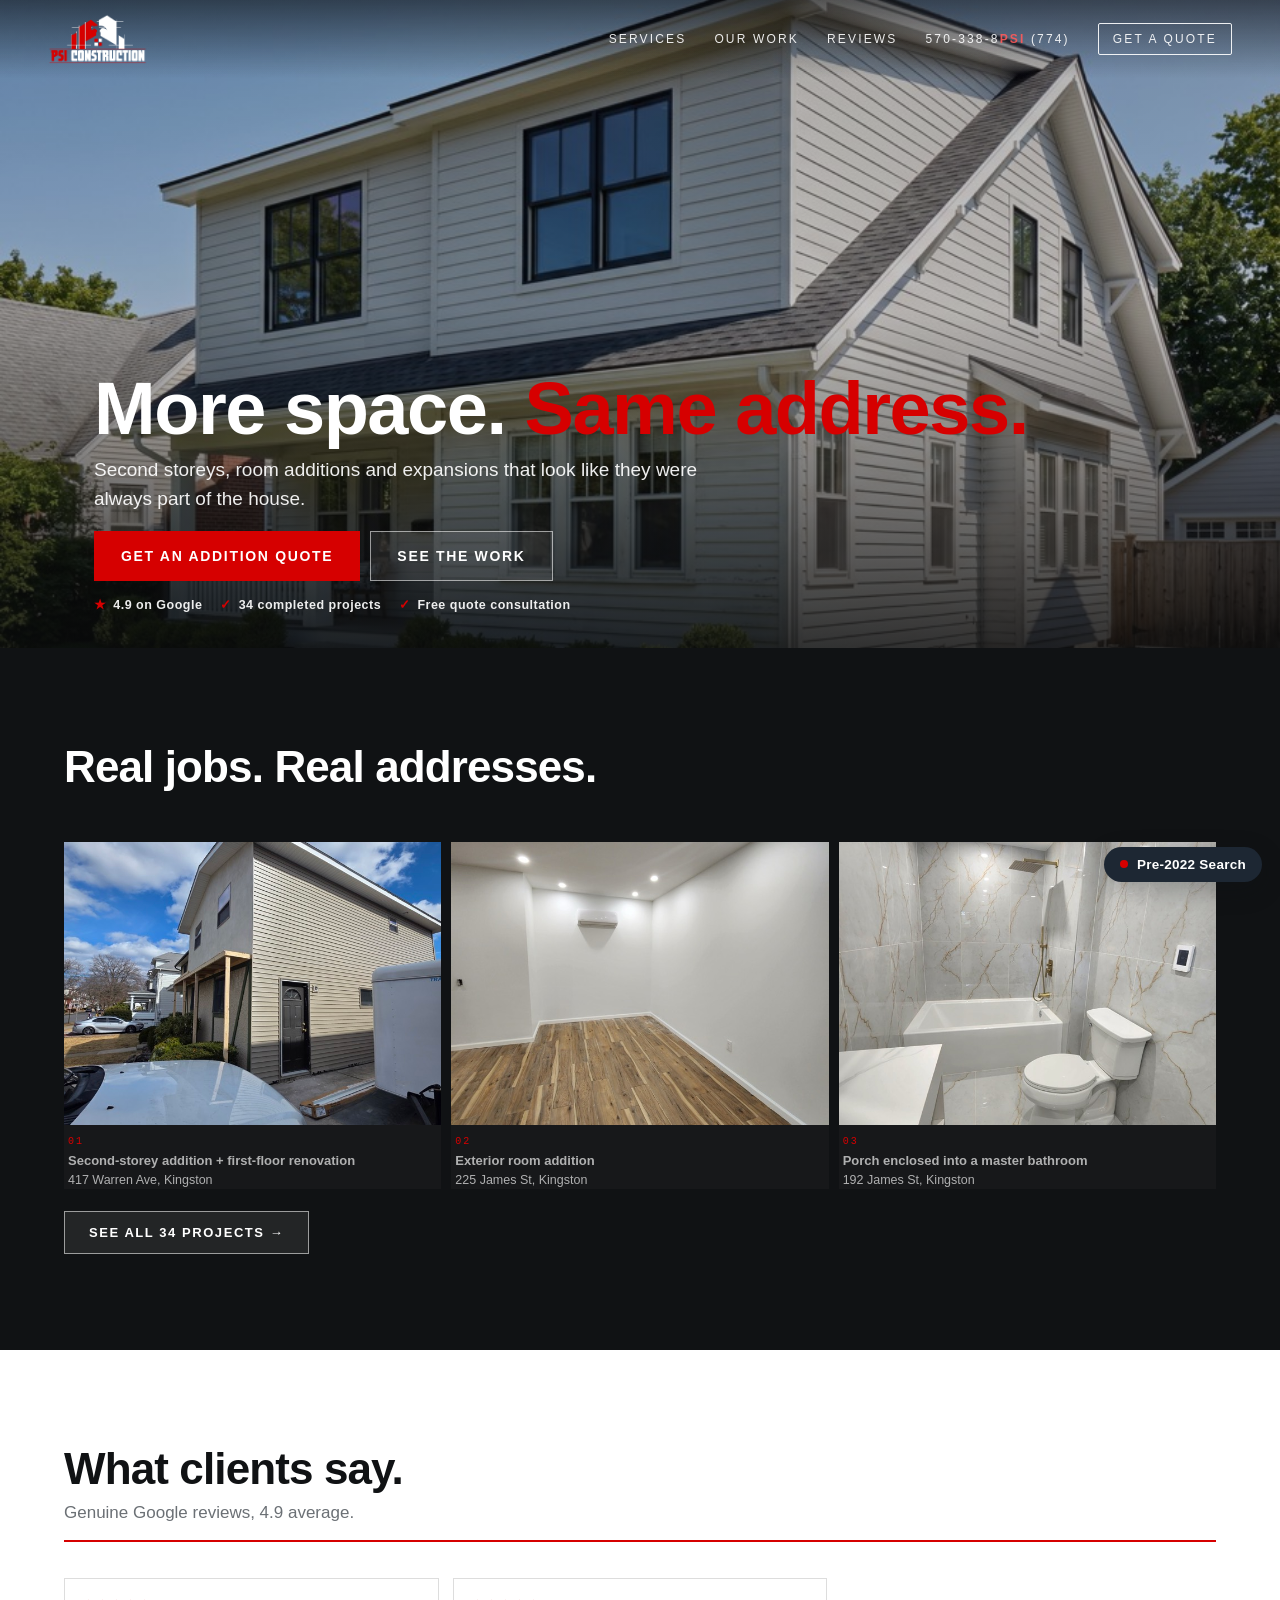
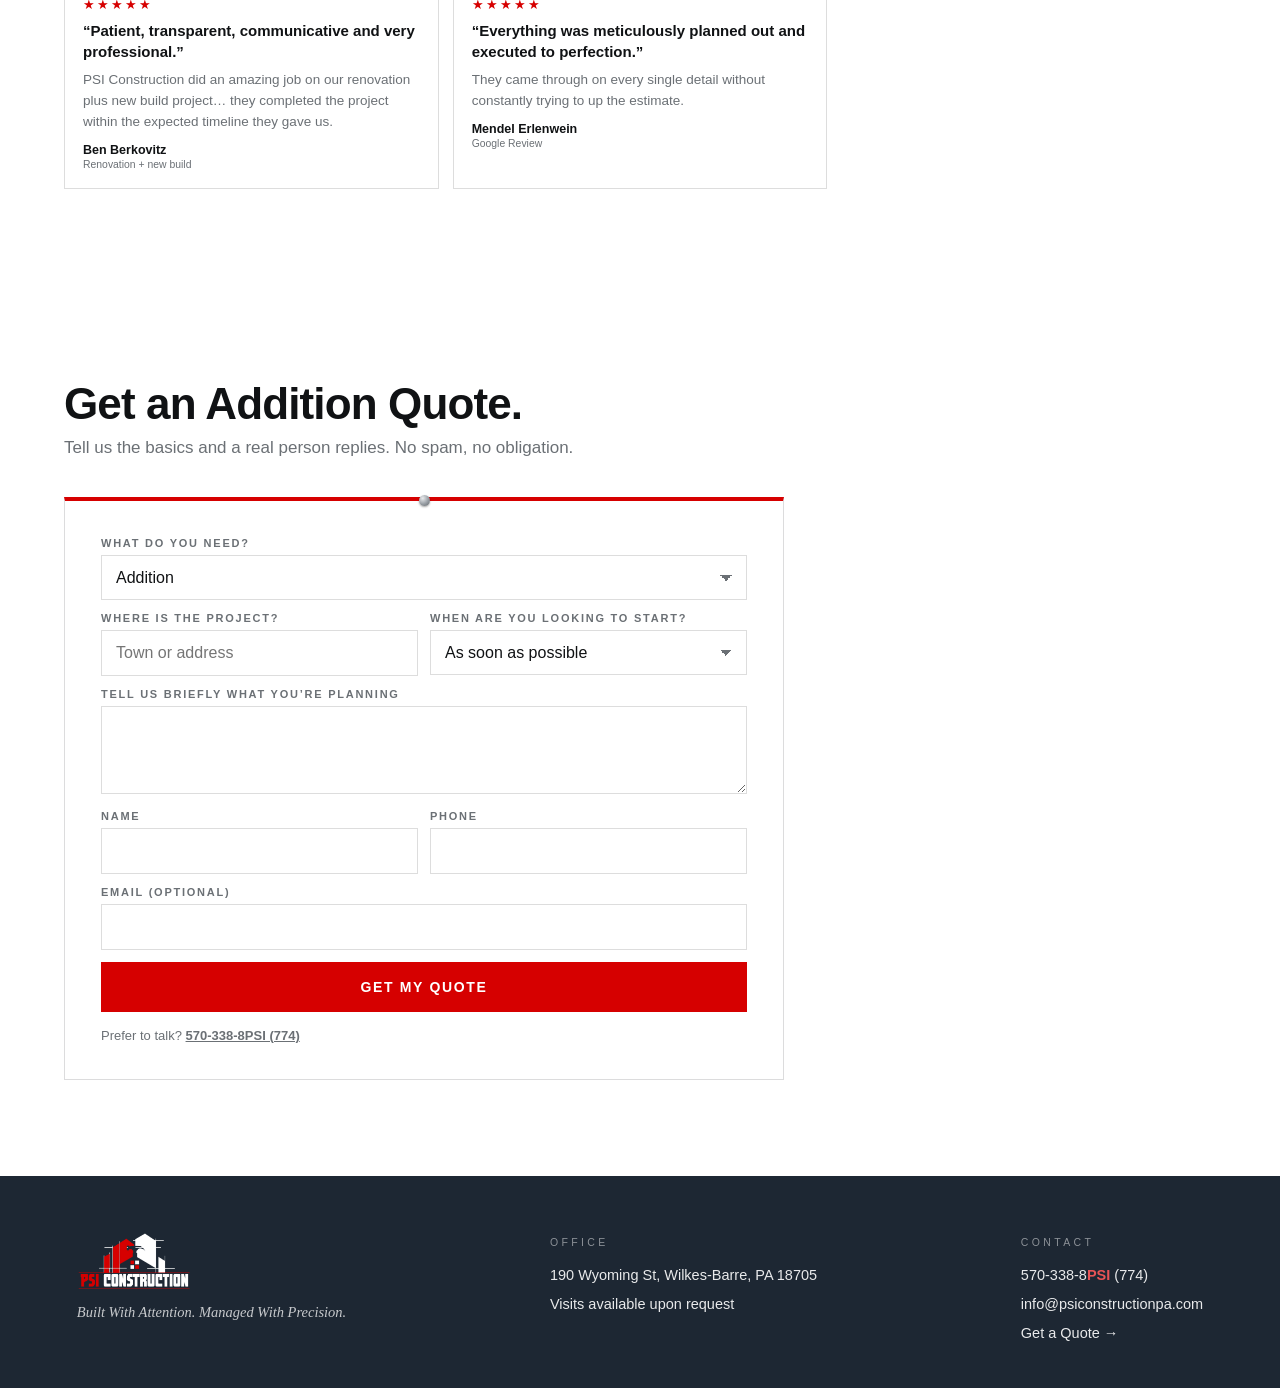
==== commit dbacfd7f: "Edit site copy per no-ai-slop editing rules Applied the no-ai-slop skill (github.com/petergyang/no-a" ====
--- a/additions/index.html
+++ b/additions/index.html
@@ -75,7 +75,7 @@
     <div class="fsection__inner">
       <div class="fsection__head reveal">
         <h2 class="fsection__title">What clients say.</h2>
-        <p class="fsection__sub">Genuine Google reviews &mdash; 4.9 average.</p>
+        <p class="fsection__sub">Genuine Google reviews, 4.9 average.</p>
         <div class="chalk" aria-hidden="true"></div>
       </div>
       <div class="rev-minis reveal">
@@ -99,7 +99,7 @@
     <div class="fsection__inner">
       <div class="fsection__head reveal">
         <h2 class="fsection__title">Get an Addition Quote.</h2>
-        <p class="fsection__sub">Tell us the basics &mdash; a real person replies. No spam, no obligation.</p>
+        <p class="fsection__sub">Tell us the basics and a real person replies. No spam, no obligation.</p>
       </div>
       <div class="quote-panel nailed">
         <form class="lead" novalidate>
@@ -150,7 +150,7 @@
           </div>
           <p class="lead__error" hidden></p>
           <button class="btn btn--red btn--big" type="submit">Get My Quote</button>
-          <p class="lead__done" hidden>Your email app should have opened with everything filled in &mdash; just press send. Prefer to talk? Call us below.</p>
+          <p class="lead__done" hidden>Your email app should have opened with everything filled in. Just press send. Prefer to talk? Call us below.</p>
           <p class="lead__alt">Prefer to talk? <a href="tel:5703388774">570-338-8PSI (774)</a></p>
         </form>
       </div>
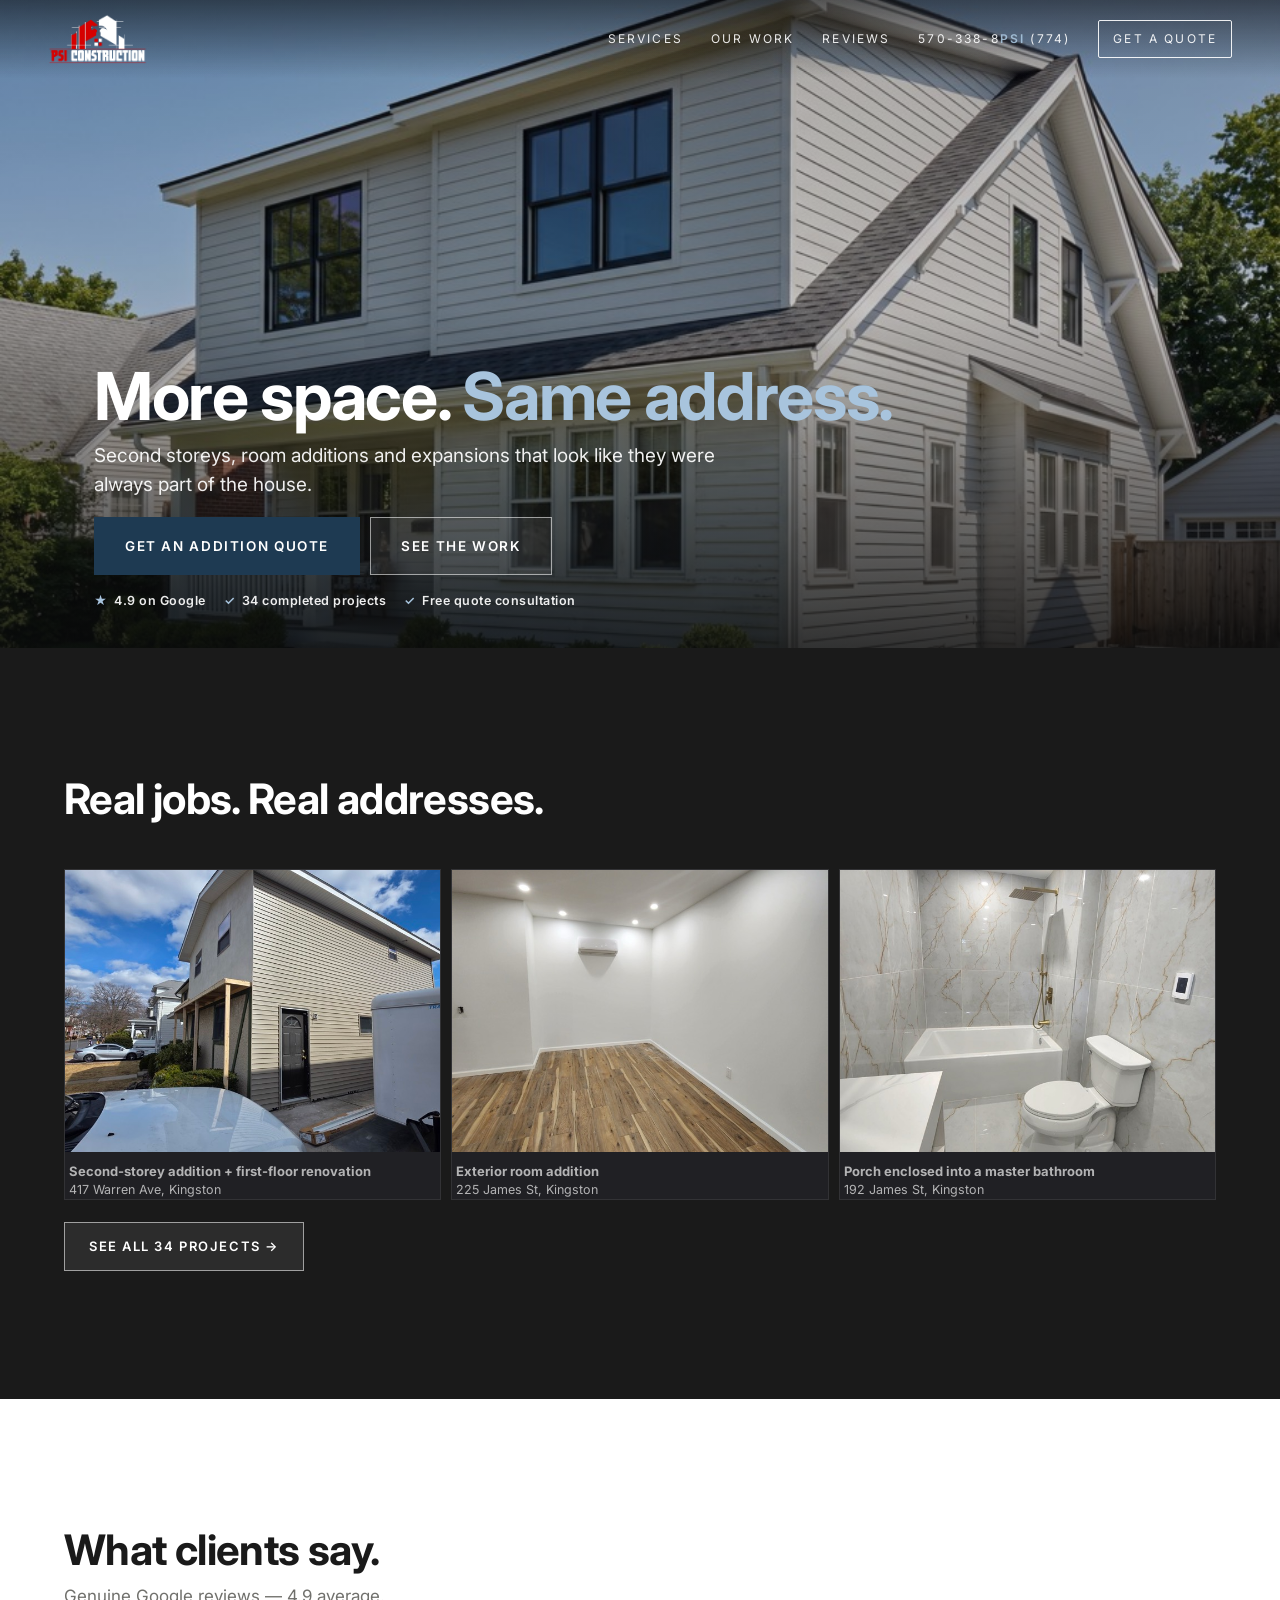
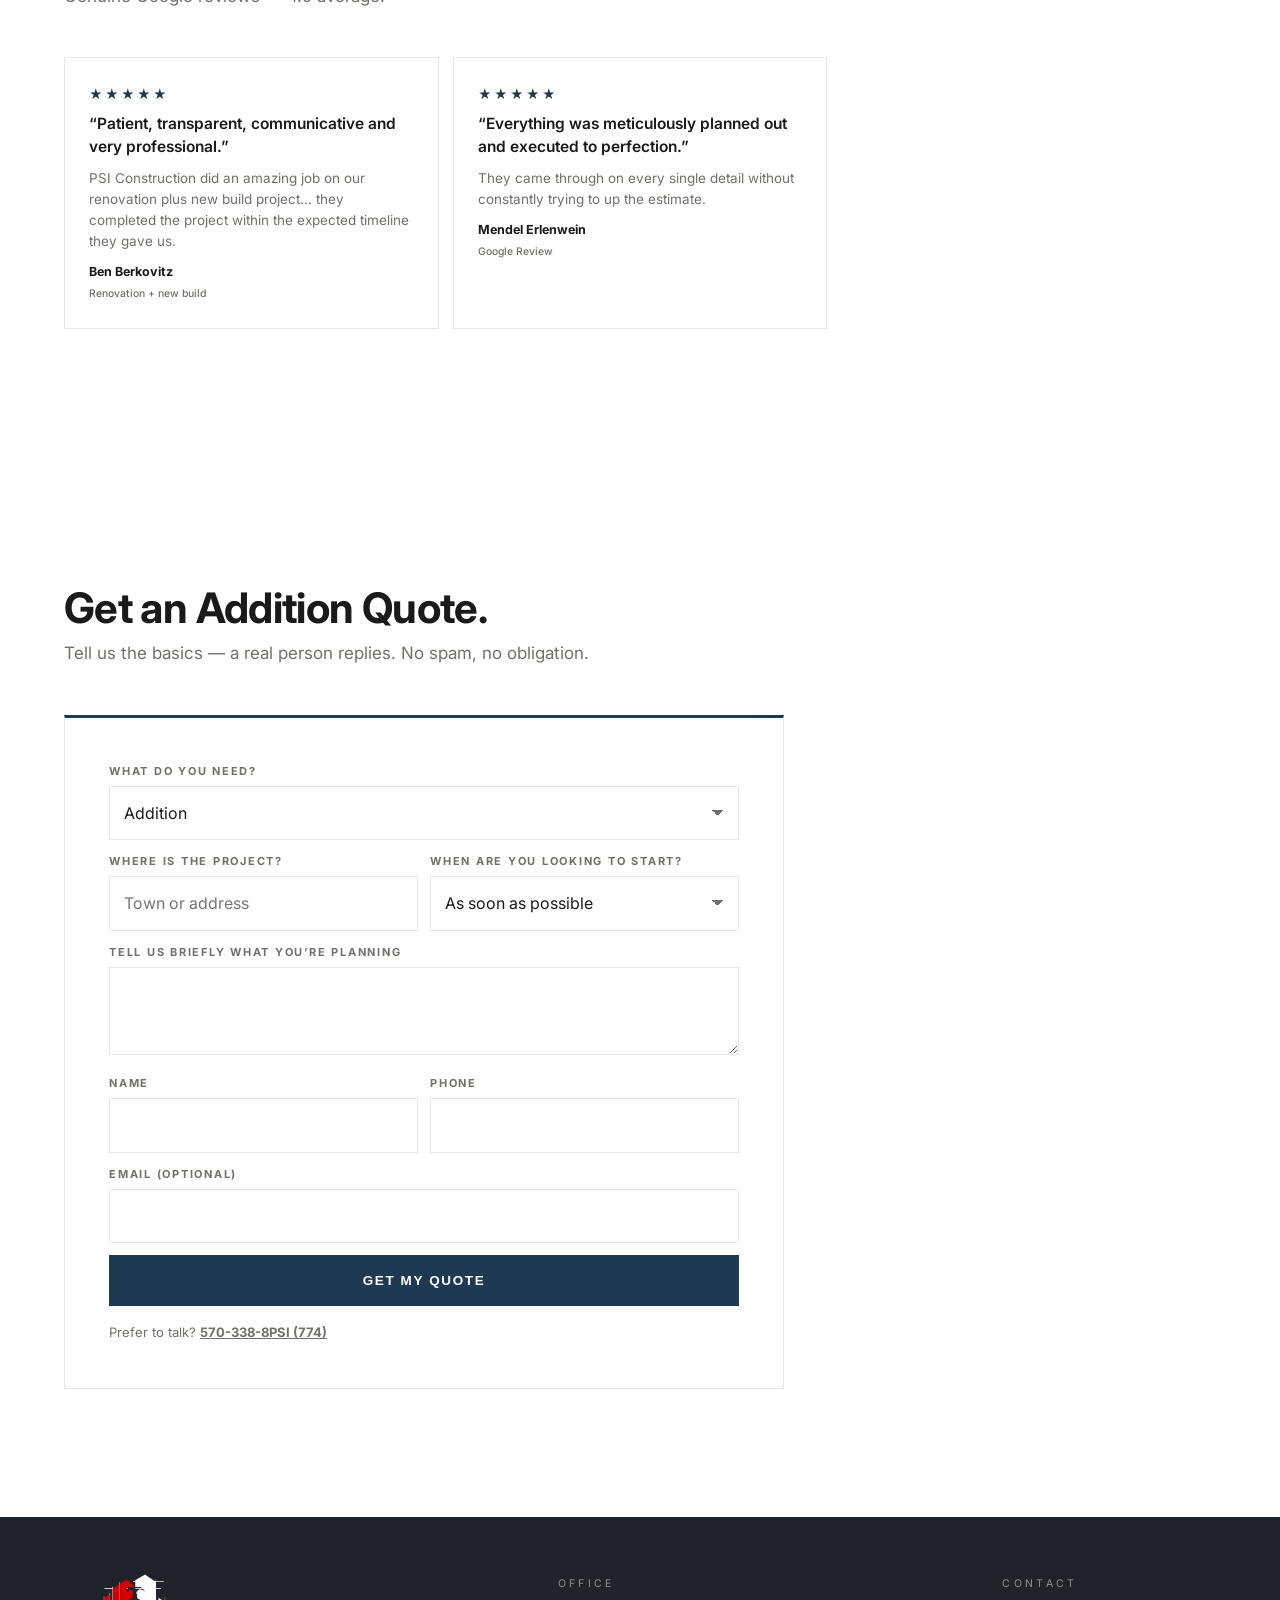
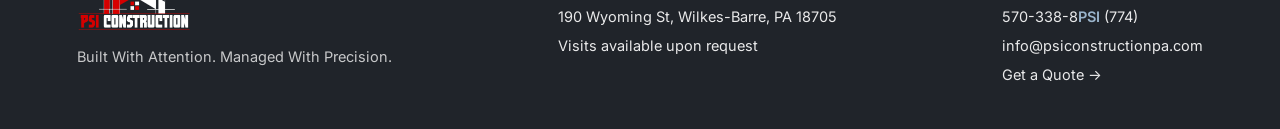
==== commit b3c81cd6: "Refined minimalist redesign: charcoal/white/warm off-white + matte navy - Design tokens: deep charco" ====
--- a/additions/index.html
+++ b/additions/index.html
@@ -7,7 +7,10 @@
   <meta name="description" content="Home additions in Kingston & Wilkes-Barre, PA by PSI Construction — second storeys, room additions, in-law suites. Free quote.">
   <link rel="icon" href="data:,">
   <link rel="preload" as="image" href="../assets/opt/gen-addition.jpg">
-  <link rel="stylesheet" href="../css/site.css?v=fb2">
+    <link rel="preconnect" href="https://fonts.googleapis.com">
+  <link rel="preconnect" href="https://fonts.gstatic.com" crossorigin>
+  <link href="https://fonts.googleapis.com/css2?family=Inter:wght@400;500;600;700&display=swap" rel="stylesheet">
+<link rel="stylesheet" href="../css/site.css?v=min1">
 </head>
 <body class="has-stickybar">
 
@@ -49,7 +52,6 @@
     <div class="fsection__inner">
       <div class="fsection__head reveal">
         <h2 class="fsection__title">Real jobs. Real addresses.</h2>
-        <div class="chalk" aria-hidden="true"></div>
       </div>
       <div class="workstrip reveal">
         <figure>
@@ -75,8 +77,7 @@
     <div class="fsection__inner">
       <div class="fsection__head reveal">
         <h2 class="fsection__title">What clients say.</h2>
-        <p class="fsection__sub">Genuine Google reviews, 4.9 average.</p>
-        <div class="chalk" aria-hidden="true"></div>
+        <p class="fsection__sub">Genuine Google reviews &mdash; 4.9 average.</p>
       </div>
       <div class="rev-minis reveal">
         <article class="rev-mini">
@@ -99,9 +100,9 @@
     <div class="fsection__inner">
       <div class="fsection__head reveal">
         <h2 class="fsection__title">Get an Addition Quote.</h2>
-        <p class="fsection__sub">Tell us the basics and a real person replies. No spam, no obligation.</p>
+        <p class="fsection__sub">Tell us the basics &mdash; a real person replies. No spam, no obligation.</p>
       </div>
-      <div class="quote-panel nailed">
+      <div class="quote-panel reveal">
         <form class="lead" novalidate>
           <div>
             <label for="q-need">What do you need?</label>
@@ -150,7 +151,7 @@
           </div>
           <p class="lead__error" hidden></p>
           <button class="btn btn--red btn--big" type="submit">Get My Quote</button>
-          <p class="lead__done" hidden>Your email app should have opened with everything filled in. Just press send. Prefer to talk? Call us below.</p>
+          <p class="lead__done" hidden>Your email app should have opened with everything filled in &mdash; just press send. Prefer to talk? Call us below.</p>
           <p class="lead__alt">Prefer to talk? <a href="tel:5703388774">570-338-8PSI (774)</a></p>
         </form>
       </div>
@@ -184,6 +185,5 @@
   </div>
 
   <script src="../js/funnel.js?v=fb2" defer></script>
-  <script src="../js/slop-evader.js?v=1" defer></script>
 </body>
 </html>
--- a/css/site.css
+++ b/css/site.css
@@ -7,12 +7,13 @@
 *, *::before, *::after { box-sizing: border-box; }
 
 :root {
-  --ink: #101214;
-  --navy: #1d2733;
-  --paper: #f7f6f3;
-  --muted: #6b7075;
-  --accent: #d60000;          /* PSI logo red, sampled from PSI MAIN Logo.png */
-  --hairline: rgba(16, 18, 20, 0.14);
+  --ink: #1a1a1a;             /* deep charcoal */
+  --navy: #20242a;            /* charcoal surface (footer, dark bands) */
+  --paper: #faf9f7;           /* soft warm off-white */
+  --muted: #70706c;
+  --accent: #1e3a52;          /* matte navy — CTAs and key highlights only */
+  --accent-dark: #15293b;
+  --hairline: rgba(26, 26, 26, 0.1);
   --hero-scroll-length: 320vh;
 }
 
@@ -22,7 +23,8 @@
   margin: 0;
   background: var(--paper);
   color: var(--ink);
-  font-family: "Avenir Next", "Helvetica Neue", Helvetica, Arial, sans-serif;
+  font-family: "Inter", "Avenir Next", "Helvetica Neue", Helvetica, Arial, sans-serif;
+  line-height: 1.65;
   -webkit-font-smoothing: antialiased;
   text-rendering: optimizeLegibility;
 }
@@ -95,7 +97,7 @@
 /* On the navy footer and over the dark hero, #d60000 sits too close to the
    background to read. Lift it there rather than dimming the letters. */
 .footer .tel-psi,
-.nav:not(.nav--solid) .tel-psi { color: #ff5a5a; }
+.nav:not(.nav--solid) .tel-psi { color: #a8c4dd; }
 
 .nav__links { display: flex; align-items: center; gap: clamp(10px, 2.4vw, 28px); flex-wrap: wrap; }
 .nav__links a {
@@ -177,8 +179,6 @@
 
 .hero__tagline {
   margin: 14px 0 0;
-  font-family: Georgia, "Times New Roman", serif;
-  font-style: italic;
   font-size: clamp(15px, 1.4vw, 20px);
   opacity: 0.9;
   text-shadow: 0 1px 18px rgba(0, 0, 0, 0.4);
@@ -256,8 +256,6 @@
 
 .lede {
   margin: 0 0 20px;
-  font-family: Georgia, "Times New Roman", serif;
-  font-style: italic;
   font-size: clamp(16px, 1.4vw, 20px);
   line-height: 1.6;
   color: #4a5058;
@@ -464,14 +462,14 @@
 .pin--active {
   background: var(--accent);
   transform: rotate(-45deg) scale(1.75);
-  box-shadow: 0 0 0 4px rgba(214,0,0,0.30), 0 0 16px 5px rgba(214,0,0,0.55), 0 2px 8px rgba(0,0,0,0.45);
+  box-shadow: 0 0 0 4px rgba(30,58,82,0.35), 0 0 16px 5px rgba(30,58,82,0.55), 0 2px 8px rgba(0,0,0,0.45);
   border-color: #fff;
   z-index: 400;
   animation: pinGlow 1.9s ease-in-out infinite;
 }
 @keyframes pinGlow {
-  0%, 100% { box-shadow: 0 0 0 4px rgba(214,0,0,0.30), 0 0 14px 4px rgba(214,0,0,0.45), 0 2px 8px rgba(0,0,0,0.45); }
-  50%      { box-shadow: 0 0 0 6px rgba(214,0,0,0.20), 0 0 22px 8px rgba(214,0,0,0.70), 0 2px 8px rgba(0,0,0,0.45); }
+  0%, 100% { box-shadow: 0 0 0 4px rgba(30,58,82,0.35), 0 0 14px 4px rgba(30,58,82,0.5), 0 2px 8px rgba(0,0,0,0.45); }
+  50%      { box-shadow: 0 0 0 6px rgba(30,58,82,0.25), 0 0 22px 8px rgba(30,58,82,0.65), 0 2px 8px rgba(0,0,0,0.45); }
 }
 @media (prefers-reduced-motion: reduce) { .pin--active { animation: none; } }
 .pin--office { background: var(--accent); border-radius: 50%; transform: none; }
@@ -480,9 +478,9 @@
    distinct so it is obvious which dots on the map are clickable. */
 .pin--case {
   background: var(--accent);
-  box-shadow: 0 1px 6px rgba(0,0,0,0.4), 0 0 0 3px rgba(214,0,0,0.28);
-}
-.pin--case.pin--active { box-shadow: 0 1px 8px rgba(0,0,0,0.5), 0 0 0 6px rgba(214,0,0,0.22); }
+  box-shadow: 0 1px 6px rgba(0,0,0,0.4), 0 0 0 3px rgba(30,58,82,0.3);
+}
+.pin--case.pin--active { box-shadow: 0 1px 8px rgba(0,0,0,0.5), 0 0 0 6px rgba(30,58,82,0.25); }
 
 /* Button inside a map popup that jumps the carousel to that job */
 .case__open {
@@ -730,7 +728,7 @@
 .footer { background: var(--navy); color: #fff; padding: 56px clamp(20px, 6vw, 96px) 40px; }
 .footer__inner { max-width: 1180px; margin: 0 auto; display: flex; flex-wrap: wrap; gap: 36px; justify-content: space-between; }
 .footer__logo { display: block; height: clamp(44px, 5vw, 58px); width: auto; }
-.footer__tagline { font-family: Georgia, serif; font-style: italic; opacity: 0.75; margin-top: 14px; font-size: 14.5px; }
+.footer__tagline { opacity: 0.75; margin-top: 14px; font-size: 14.5px; }
 .footer__col { font-size: 14.5px; line-height: 2; opacity: 0.9; }
 .footer__col a { color: inherit; text-decoration: none; }
 .footer__col a:hover { color: var(--accent); }
@@ -784,13 +782,13 @@
   margin: 0 auto;
 }
 .fhero__title {
-  margin: 0 0 10px;
-  font-size: clamp(34px, 9.5vw, 74px);
-  line-height: 0.98;
-  font-weight: 800;
+  margin: 0 0 12px;
+  font-size: clamp(32px, 8.6vw, 66px);
+  line-height: 1.02;
+  font-weight: 700;
   letter-spacing: -0.02em;
 }
-.fhero__title em { font-style: normal; color: var(--accent); }
+.fhero__title em { font-style: normal; color: #a8c4dd; }
 .fhero__sub {
   margin: 0 0 18px;
   font-size: clamp(15px, 4vw, 19px);
@@ -802,9 +800,9 @@
 .fhero__actions .btn { flex: 1 1 auto; text-align: center; min-width: 150px; }
 @media (min-width: 700px) { .fhero__actions .btn { flex: 0 0 auto; } }
 
-.btn--big { padding: 16px 26px; font-size: 14px; }
+.btn--big { padding: 17px 30px; font-size: 13.5px; }
 .btn--red { background: var(--accent); border-color: var(--accent); color: #fff; }
-.btn--red:hover { background: #b00000; border-color: #b00000; }
+.btn--red:hover { background: var(--accent-dark); border-color: var(--accent-dark); }
 .btn--white-ghost { background: rgba(255,255,255,0.08); border: 1px solid rgba(255,255,255,0.55); color: #fff; }
 .btn--white-ghost:hover { background: #fff; color: #101214; }
 
@@ -821,24 +819,24 @@
   letter-spacing: 0.04em;
   color: rgba(255,255,255,0.92);
 }
-.chips li::before { content: "\2713\2002"; color: var(--accent); font-weight: 700; }
+.chips li::before { content: "\2713\2002"; color: #a8c4dd; font-weight: 600; }
 .chips--stars li:first-child::before { content: "\2605\2002"; }
 .chips--dark { color: var(--ink); }
 .chips--dark li::before { color: var(--accent); }
 
 /* ---------- Section rhythm (tighter, feed-like) ---------- */
 
-.fsection { padding: clamp(44px, 8vw, 96px) clamp(20px, 5vw, 64px); }
+.fsection { padding: clamp(64px, 10vw, 128px) clamp(22px, 5vw, 64px); }
 .fsection--white { background: #fff; }
-.fsection--dark { background: #101214; color: #fff; }
+.fsection--dark { background: var(--ink); color: #fff; }
 .fsection__inner { max-width: 1220px; margin: 0 auto; }
-.fsection__head { margin-bottom: clamp(20px, 4vw, 36px); }
+.fsection__head { margin-bottom: clamp(28px, 5vw, 48px); }
 .fsection__title {
-  margin: 0 0 8px;
-  font-size: clamp(24px, 6.4vw, 44px);
-  line-height: 1.04;
-  font-weight: 800;
-  letter-spacing: -0.02em;
+  margin: 0 0 10px;
+  font-size: clamp(24px, 6vw, 42px);
+  line-height: 1.08;
+  font-weight: 700;
+  letter-spacing: -0.015em;
 }
 .fsection__sub { margin: 0; font-size: clamp(14.5px, 3.8vw, 17px); color: var(--muted); max-width: 40em; line-height: 1.55; }
 .fsection--dark .fsection__sub { color: rgba(255,255,255,0.75); }
@@ -857,18 +855,19 @@
   display: block;
   overflow: hidden;
   aspect-ratio: 1 / 1;
-  background: #17181a;
+  background: var(--ink);
   text-decoration: none;
   color: #fff;
+  border: 1px solid var(--hairline);
 }
 @media (min-width: 860px) { .cat { aspect-ratio: 4 / 3; } }
 .cat img {
   width: 100%; height: 100%;
   object-fit: cover;
   display: block;
-  transition: transform 400ms cubic-bezier(0.2, 0.6, 0.2, 1);
-}
-.cat:hover img { transform: scale(1.045); }
+  transition: transform 700ms cubic-bezier(0.2, 0.6, 0.2, 1);
+}
+.cat:hover img { transform: scale(1.025); }
 .cat::after {
   content: "";
   position: absolute; inset: 0;
@@ -876,9 +875,9 @@
 }
 .cat__label {
   position: absolute;
-  left: 12px; right: 12px; bottom: 10px;
+  left: 14px; right: 14px; bottom: 12px;
   z-index: 1;
-  font-weight: 800;
+  font-weight: 600;
   font-size: clamp(15px, 4vw, 19px);
   letter-spacing: 0.01em;
   display: flex;
@@ -915,8 +914,9 @@
 .workstrip figure {
   margin: 0;
   scroll-snap-align: center;
-  background: #17181a;
+  background: #202024;
   overflow: hidden;
+  border: 1px solid rgba(255,255,255,0.08);
 }
 .workstrip img {
   width: 100%;
@@ -939,9 +939,10 @@
   position: relative;
   aspect-ratio: 4 / 3;
   overflow: hidden;
-  background: #17181a;
+  background: var(--ink);
   user-select: none;
   touch-action: pan-y;
+  border: 1px solid var(--hairline);
 }
 @media (min-width: 860px) { .ba__frame { aspect-ratio: 16 / 9; } }
 .ba__img { position: absolute; inset: 0; width: 100%; height: 100%; object-fit: cover; }
@@ -959,7 +960,7 @@
   position: absolute;
   top: 50%; left: 50%;
   transform: translate(-50%, -50%);
-  width: 46px; height: 46px;
+  width: 44px; height: 44px;
   background: var(--accent);
   color: #fff;
   border-radius: 50%;
@@ -1010,12 +1011,11 @@
   margin: 0 0 26px;
 }
 .rev-feature blockquote {
-  margin: 0 0 10px;
-  font-size: clamp(20px, 5.6vw, 34px);
-  font-weight: 800;
-  letter-spacing: -0.015em;
-  line-height: 1.16;
-  text-transform: uppercase;
+  margin: 0 0 12px;
+  font-size: clamp(20px, 5vw, 32px);
+  font-weight: 600;
+  letter-spacing: -0.01em;
+  line-height: 1.3;
 }
 .rev-feature figcaption { font-size: 13.5px; color: var(--muted); font-weight: 600; }
 .rev-feature .stars { color: var(--accent); letter-spacing: 2px; margin-right: 8px; }
@@ -1025,10 +1025,10 @@
 .rev-mini {
   background: #fff;
   border: 1px solid var(--hairline);
-  padding: 18px;
+  padding: 26px 24px;
 }
 .rev-mini__stars { color: var(--accent); font-size: 13px; letter-spacing: 2px; margin-bottom: 8px; }
-.rev-mini__hook { margin: 0 0 8px; font-weight: 700; font-size: 15px; line-height: 1.4; }
+.rev-mini__hook { margin: 0 0 10px; font-weight: 600; font-size: 15.5px; line-height: 1.45; }
 .rev-mini__text { margin: 0 0 10px; font-size: 13.5px; line-height: 1.55; color: var(--muted); }
 .rev-mini__author { margin: 0; font-size: 12.5px; font-weight: 700; }
 .rev-mini__author small { font-weight: 500; color: var(--muted); display: block; margin-top: 2px; }
@@ -1040,11 +1040,10 @@
 .step {
   background: #fff;
   border: 1px solid var(--hairline);
-  border-top: 3px solid var(--accent);
-  padding: 16px 18px;
-}
-.step__num { font-size: 12px; font-weight: 800; color: var(--accent); letter-spacing: 0.14em; }
-.step h3 { margin: 6px 0 6px; font-size: 16.5px; font-weight: 800; letter-spacing: -0.01em; }
+  padding: 26px 24px;
+}
+.step__num { font-size: 11px; font-weight: 600; color: var(--accent); letter-spacing: 0.24em; text-transform: uppercase; }
+.step h3 { margin: 10px 0 6px; font-size: 16.5px; font-weight: 600; letter-spacing: -0.01em; }
 .step p { margin: 0; font-size: 13.5px; line-height: 1.5; color: var(--muted); }
 
 /* ---------- Tour tease ---------- */
@@ -1115,7 +1114,7 @@
   background-repeat: no-repeat;
 }
 .lead textarea { min-height: 88px; resize: vertical; }
-.lead select:focus, .lead input:focus, .lead textarea:focus { outline: none; border-color: var(--accent); }
+.lead select:focus, .lead input:focus, .lead textarea:focus { outline: none; border-color: var(--accent); box-shadow: 0 0 0 3px rgba(30,58,82,0.12); }
 .lead__row { display: grid; gap: 12px; }
 @media (min-width: 700px) { .lead__row { grid-template-columns: 1fr 1fr; } }
 .lead .btn { width: 100%; text-align: center; }
@@ -1128,8 +1127,8 @@
 .quote-panel {
   background: #fff;
   border: 1px solid var(--hairline);
-  border-top: 4px solid var(--accent);
-  padding: clamp(20px, 4vw, 36px);
+  border-top: 3px solid var(--accent);
+  padding: clamp(26px, 4.5vw, 44px);
   max-width: 720px;
 }
 .fsection--dark .quote-panel { border-color: rgba(255,255,255,0.12); border-top-color: var(--accent); }
@@ -1141,7 +1140,7 @@
   left: 0; right: 0; bottom: 0;
   z-index: 120;
   display: flex;
-  background: #101214;
+  background: var(--ink);
   border-top: 1px solid rgba(255,255,255,0.14);
   padding-bottom: env(safe-area-inset-bottom, 0);
 }
@@ -1188,334 +1187,6 @@
   .cat img, .tease img { transition: none; }
 }
 
-/* ============================================================
-   Construction motion language
-   The page assembles itself: plan -> snap -> seat -> settle.
-   All pure CSS/SVG; triggered via IntersectionObserver classes;
-   fully disabled under prefers-reduced-motion.
-   ============================================================ */
-
-:root {
-  --snap: cubic-bezier(0.12, 0.9, 0.15, 1);      /* fast release, no bounce */
-  --settle: cubic-bezier(0.24, 1.12, 0.32, 1);   /* weighted, tiny overshoot */
-  --mech: cubic-bezier(0.33, 0.02, 0.2, 1);      /* mechanical tension */
-}
-
-/* ---------- Blueprint hero annotation (draws once, then fades) ---------- */
-
-.bp-overlay {
-  position: absolute; inset: 0;
-  z-index: 1;
-  pointer-events: none;
-  opacity: 0;
-}
-.fhero.bp-run .bp-overlay { animation: bpFade 4.6s var(--mech) 0.35s forwards; }
-@keyframes bpFade {
-  0% { opacity: 0; }
-  12% { opacity: 1; }
-  72% { opacity: 1; }
-  100% { opacity: 0; }
-}
-.bp-overlay line, .bp-overlay path, .bp-overlay rect.bp-stroke {
-  stroke: rgba(255,255,255,0.85);
-  stroke-width: 1;
-  fill: none;
-  stroke-dasharray: 1200;
-  stroke-dashoffset: 1200;
-}
-.fhero.bp-run .bp-overlay line,
-.fhero.bp-run .bp-overlay path,
-.fhero.bp-run .bp-overlay rect.bp-stroke { animation: bpDraw 1.5s var(--mech) 0.45s forwards; }
-@keyframes bpDraw { to { stroke-dashoffset: 0; } }
-.bp-overlay text {
-  fill: rgba(255,255,255,0.9);
-  font-family: ui-monospace, "SF Mono", Menlo, monospace;
-  font-size: 10px;
-  letter-spacing: 0.14em;
-}
-.fhero__plan {
-  display: inline-flex;
-  align-items: center;
-  gap: 10px;
-  margin: 0 0 10px;
-  font-family: ui-monospace, "SF Mono", Menlo, monospace;
-  font-size: 11px;
-  letter-spacing: 0.22em;
-  color: rgba(255,255,255,0.85);
-}
-.fhero__plan::before { content: ""; width: 26px; height: 1px; background: var(--accent); }
-
-/* ---------- Chalk line section rule ---------- */
-
-.chalk {
-  position: relative;
-  height: 2px;
-  margin: 14px 0 0;
-  overflow: visible;
-}
-.chalk::before,
-.chalk::after {
-  content: "";
-  position: absolute;
-  left: 0; top: 0;
-  height: 2px;
-  width: 100%;
-  background: var(--accent);
-  transform: scaleX(0);
-  transform-origin: left center;
-}
-.chalk::after {                     /* chalk dust: soft copy that flashes */
-  filter: blur(3px);
-  height: 5px;
-  top: -1.5px;
-  opacity: 0;
-}
-.chalk.is-snapped::before { animation: chalkSnap 340ms var(--snap) forwards; }
-.chalk.is-snapped::after  { animation: chalkDust 520ms ease-out forwards; }
-@keyframes chalkSnap {
-  0% { transform: scaleX(0) translateY(1.5px); }
-  70% { transform: scaleX(1) translateY(-0.5px); }
-  100% { transform: scaleX(1) translateY(0); }
-}
-@keyframes chalkDust {
-  0% { opacity: 0; transform: scaleX(0); }
-  55% { opacity: 0.55; transform: scaleX(1); }
-  100% { opacity: 0; transform: scaleX(1); }
-}
-.fsection--dark .chalk::before { background: var(--accent); }
-
-/* ---------- Measuring tape divider ---------- */
-
-.tape {
-  position: relative;
-  height: 34px;
-  margin: 18px 0 6px;
-  overflow: hidden;
-}
-.tape__body {
-  position: absolute;
-  left: 0; top: 6px;
-  height: 22px;
-  width: 100%;
-  background:
-    repeating-linear-gradient(to right,
-      rgba(16,18,20,0.35) 0 1px, transparent 1px 12px),
-    repeating-linear-gradient(to right,
-      rgba(16,18,20,0.55) 0 1.5px, transparent 1.5px 60px),
-    #f4efdf;
-  border: 1px solid rgba(16,18,20,0.25);
-  border-radius: 2px;
-  transform: scaleX(0);
-  transform-origin: left center;
-}
-.tape.is-out .tape__body { animation: tapeOut 700ms var(--mech) forwards; }
-@keyframes tapeOut {
-  0% { transform: scaleX(0); }
-  85% { transform: scaleX(1.004); }
-  100% { transform: scaleX(1); }
-}
-.tape__tip {
-  position: absolute;
-  top: 3px;
-  left: 0;
-  width: 7px; height: 28px;
-  background: linear-gradient(90deg, #9aa0a6, #6d7278);
-  border-radius: 1px;
-  transform: translateX(0);
-  opacity: 0;
-}
-.tape.is-out .tape__tip { animation: tipRide 700ms var(--mech) forwards; }
-@keyframes tipRide {
-  0% { opacity: 1; transform: translateX(0); }
-  85% { opacity: 1; transform: translateX(calc(100cqw - 7px)); }
-  100% { opacity: 1; transform: translateX(calc(100cqw - 7px)); }
-}
-.tape { container-type: inline-size; }
-.tape__marks {
-  position: absolute;
-  top: 9px; left: 0; right: 0;
-  display: flex;
-  justify-content: space-between;
-  padding: 0 10px;
-  font-family: ui-monospace, "SF Mono", Menlo, monospace;
-  font-size: 9.5px;
-  color: rgba(16,18,20,0.66);
-  letter-spacing: 0.05em;
-  opacity: 0;
-}
-.tape.is-out .tape__marks { animation: marksIn 300ms ease-out 620ms forwards; }
-@keyframes marksIn { to { opacity: 1; } }
-.fsection--dark .tape__body { background:
-    repeating-linear-gradient(to right, rgba(16,18,20,0.4) 0 1px, transparent 1px 12px),
-    repeating-linear-gradient(to right, rgba(16,18,20,0.6) 0 1.5px, transparent 1.5px 60px),
-    #e9e4d3; }
-
-/* ---------- Carpenter's level (process section) ---------- */
-
-.level {
-  display: flex;
-  align-items: center;
-  gap: 14px;
-  margin: 0 0 18px;
-}
-.level__vial {
-  position: relative;
-  width: 148px; height: 26px;
-  border: 1px solid rgba(16,18,20,0.3);
-  border-radius: 13px;
-  background: linear-gradient(180deg, #eef7ee, #d9eeda);
-  overflow: hidden;
-  flex: 0 0 auto;
-}
-.level__vial::before, .level__vial::after {
-  content: "";
-  position: absolute;
-  top: 2px; bottom: 2px;
-  width: 1.5px;
-  background: rgba(16,18,20,0.4);
-}
-.level__vial::before { left: calc(50% - 13px); }
-.level__vial::after  { left: calc(50% + 13px); }
-.level__bubble {
-  position: absolute;
-  top: 3px;
-  left: calc(50% - 10px);
-  width: 20px; height: 20px;
-  border-radius: 50%;
-  background: radial-gradient(circle at 35% 30%, rgba(255,255,255,0.95), rgba(198,232,201,0.85) 55%, rgba(150,205,155,0.9));
-  border: 1px solid rgba(16,18,20,0.18);
-  transform: translateX(-34px);
-}
-.level.is-level .level__bubble { animation: bubbleSettle 1.15s var(--settle) forwards; }
-@keyframes bubbleSettle {
-  0% { transform: translateX(-34px); }
-  60% { transform: translateX(3px); }
-  100% { transform: translateX(0); }
-}
-.level__label {
-  font-size: 12px;
-  font-weight: 800;
-  letter-spacing: 0.18em;
-  text-transform: uppercase;
-  color: var(--muted);
-  opacity: 0;
-  transition: opacity 300ms ease 900ms;
-}
-.level.is-level .level__label { opacity: 1; }
-
-/* Steps settle into alignment once the bubble is level */
-.steps .step { transform: translateY(10px); opacity: 0; transition: transform 560ms var(--settle), opacity 400ms ease; }
-.steps.is-set .step { transform: none; opacity: 1; }
-.steps.is-set .step:nth-child(2) { transition-delay: 90ms; }
-.steps.is-set .step:nth-child(3) { transition-delay: 180ms; }
-.steps.is-set .step:nth-child(4) { transition-delay: 270ms; }
-
-/* ---------- Nailed quote panel (final CTA) ---------- */
-
-.nailed {
-  position: relative;
-  transform: translateY(-10px) rotate(-0.35deg);
-  opacity: 0;
-}
-.nailed::before {                    /* the nail head */
-  content: "";
-  position: absolute;
-  top: -6px;
-  left: 50%;
-  width: 11px; height: 11px;
-  margin-left: -5.5px;
-  border-radius: 50%;
-  background: radial-gradient(circle at 34% 30%, #e8eaec, #9aa0a6 52%, #62676c);
-  box-shadow: 0 1px 2px rgba(0,0,0,0.35);
-  z-index: 2;
-  opacity: 0;
-  transform: scale(0.6);
-}
-.nailed.is-seated { animation: panelSeat 640ms var(--settle) forwards; }
-.nailed.is-seated::before { animation: nailSeat 300ms var(--snap) 380ms forwards; }
-@keyframes panelSeat {
-  0% { transform: translateY(-10px) rotate(-0.35deg); opacity: 0; }
-  62% { transform: translateY(1.5px) rotate(0.08deg); opacity: 1; }
-  100% { transform: translateY(0) rotate(0); opacity: 1; }
-}
-@keyframes nailSeat {
-  0% { opacity: 0; transform: scale(0.6); }
-  55% { opacity: 1; transform: scale(1.12); }
-  100% { opacity: 1; transform: scale(1); }
-}
-
-/* ---------- Faint drafting grid backdrops ---------- */
-
-.bp-bg {
-  background-image:
-    linear-gradient(rgba(16,18,20,0.028) 1px, transparent 1px),
-    linear-gradient(90deg, rgba(16,18,20,0.028) 1px, transparent 1px);
-  background-size: 120px 120px;
-}
-.fsection--dark.bp-bg {
-  background-image:
-    linear-gradient(rgba(255,255,255,0.04) 1px, transparent 1px),
-    linear-gradient(90deg, rgba(255,255,255,0.04) 1px, transparent 1px);
-  background-size: 120px 120px;
-  background-color: #101214;
-}
-
-/* ---------- Category icons (custom, single stroke family) ---------- */
-
-.cat__icon {
-  position: absolute;
-  top: 12px; left: 12px;
-  z-index: 1;
-  width: 26px; height: 26px;
-  opacity: 0.95;
-}
-.cat__icon svg { width: 100%; height: 100%; stroke: #fff; stroke-width: 1.5; fill: none; stroke-linecap: square; }
-.cat__icon .acc { stroke: var(--accent); }
-
-/* ---------- Architectural sheet numbering on work strip ---------- */
-
-.workstrip { counter-reset: sheet; }
-.workstrip figure { counter-increment: sheet; position: relative; }
-.workstrip figcaption::before {
-  content: counter(sheet, decimal-leading-zero);
-  display: block;
-  font-family: ui-monospace, "SF Mono", Menlo, monospace;
-  font-size: 10px;
-  letter-spacing: 0.2em;
-  color: var(--accent);
-  margin-bottom: 3px;
-}
-@media (hover: hover) {
-  .workstrip figure::after {          /* drafting crosshair on hover */
-    content: "";
-    position: absolute;
-    top: 14px; right: 14px;
-    width: 14px; height: 14px;
-    background:
-      linear-gradient(#fff, #fff) center/1px 14px no-repeat,
-      linear-gradient(#fff, #fff) center/14px 1px no-repeat;
-    opacity: 0;
-    transition: opacity 200ms ease;
-  }
-  .workstrip figure:hover::after { opacity: 0.85; }
-}
-
-/* ---------- Reduced motion: everything lands pre-settled ---------- */
-
-@media (prefers-reduced-motion: reduce) {
-  .fhero.bp-run .bp-overlay { animation: none; opacity: 0; }
-  .chalk::before { transform: scaleX(1) !important; animation: none !important; }
-  .chalk::after { display: none; }
-  .tape__body { transform: scaleX(1) !important; animation: none !important; }
-  .tape__tip { display: none; }
-  .tape__marks { opacity: 1 !important; animation: none !important; }
-  .level__bubble { transform: translateX(0) !important; animation: none !important; }
-  .level__label { opacity: 1; transition: none; }
-  .steps .step { transform: none; opacity: 1; transition: none; }
-  .nailed { transform: none; opacity: 1; animation: none !important; }
-  .nailed::before { opacity: 1; transform: scale(1); animation: none !important; }
-}
-
 /* Funnel overlay refinements on the scrub hero */
 #hero .hero__tagline {
   font-family: inherit;
@@ -1526,3 +1197,30 @@
 }
 #hero .hero__title { font-weight: 800; letter-spacing: -0.02em; }
 #hero .hero__scrollcue { margin-top: clamp(16px, 2.5vh, 28px); }
+
+
+/* ---------------- Gentle reveals & hero overlay type ---------------- */
+
+.reveal { opacity: 0; transform: translateY(14px); transition: opacity 640ms ease, transform 640ms cubic-bezier(0.2, 0.6, 0.2, 1); }
+.reveal.in-view { opacity: 1; transform: none; }
+@media (prefers-reduced-motion: reduce) {
+  .reveal { opacity: 1; transform: none; transition: none; }
+  .cat img, .workstrip img { transition: none; }
+}
+
+#hero .hero__tagline {
+  font-family: inherit;
+  font-style: normal;
+  font-size: clamp(15px, 4vw, 18px);
+  max-width: 34em;
+  color: rgba(255,255,255,0.92);
+  line-height: 1.6;
+}
+#hero .hero__title { font-weight: 700; letter-spacing: -0.02em; }
+#hero .hero__scrollcue { margin-top: clamp(16px, 2.5vh, 28px); }
+
+/* ---------------- Mobile nav: logo + CTA only ---------------- */
+@media (max-width: 760px) {
+  .nav__links a:not(.nav__cta) { display: none; }
+  .nav__links { gap: 10px; }
+}
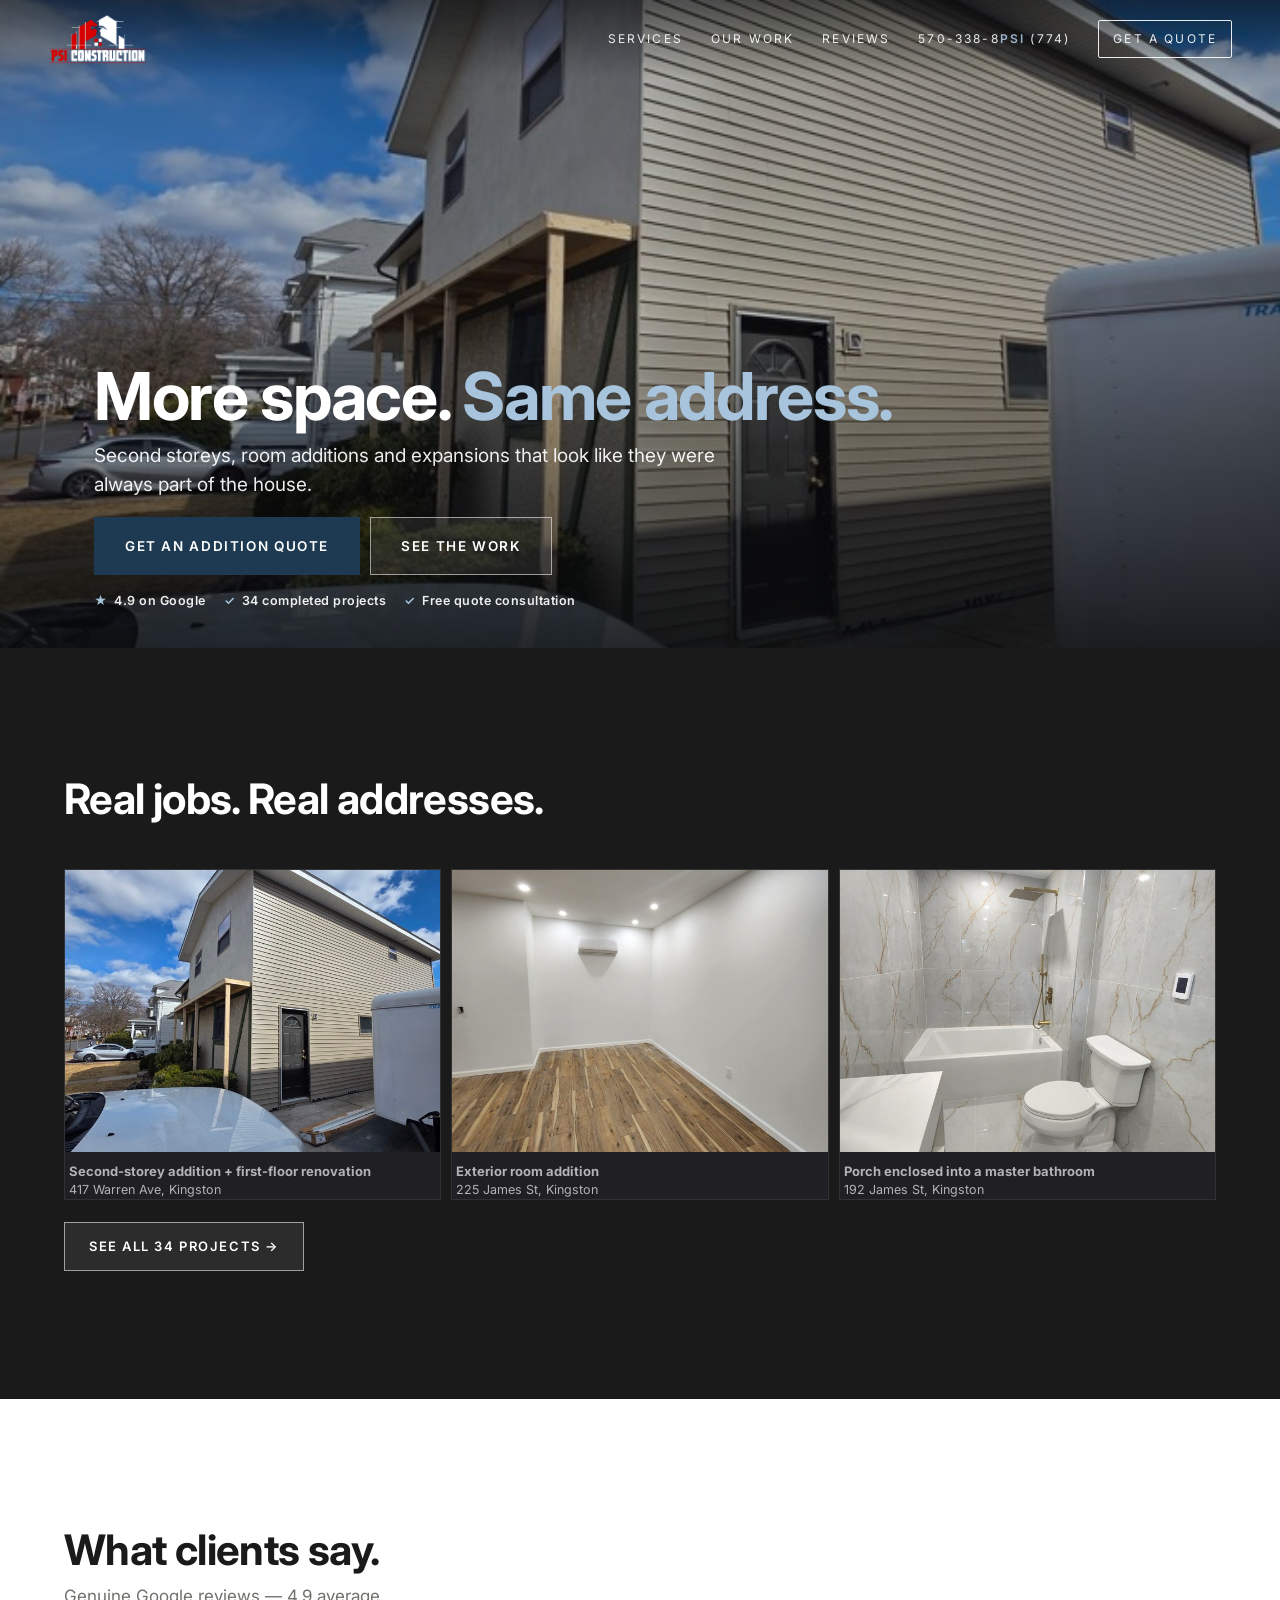
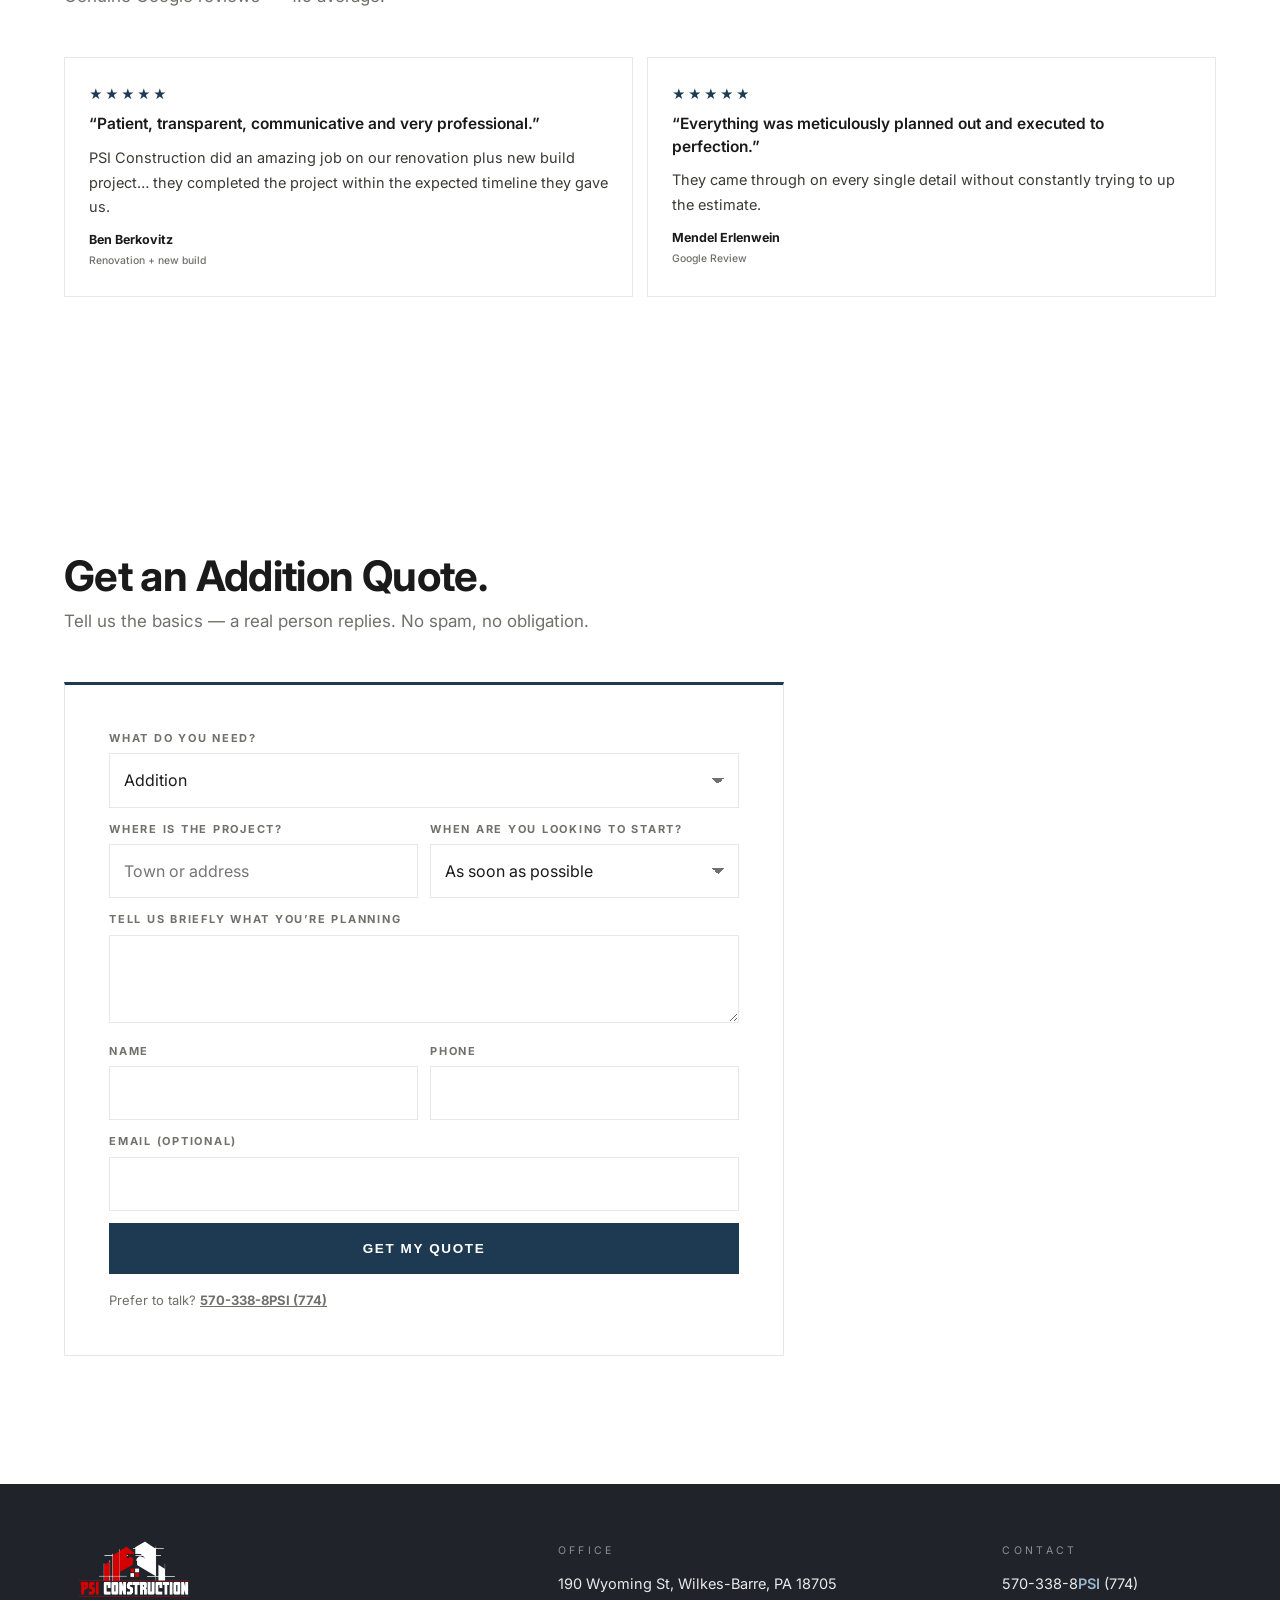
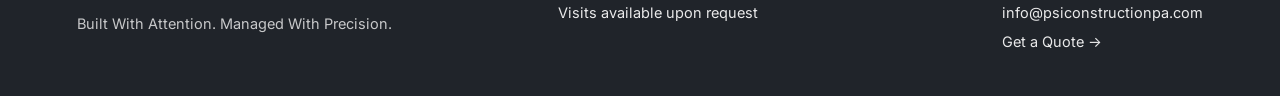
==== commit cbcc0383: "Best-site pass: real evidence only, corrected hierarchy, named hero Diagnosis-driven rework per posi" ====
--- a/additions/index.html
+++ b/additions/index.html
@@ -5,8 +5,15 @@
   <meta name="viewport" content="width=device-width, initial-scale=1">
   <title>Home Additions — PSI Construction</title>
   <meta name="description" content="Home additions in Kingston & Wilkes-Barre, PA by PSI Construction — second storeys, room additions, in-law suites. Free quote.">
-  <link rel="icon" href="data:,">
-  <link rel="preload" as="image" href="../assets/opt/gen-addition.jpg">
+    <link rel="icon" type="image/png" href="../assets/logo/favicon.png">
+  <meta property="og:type" content="website">
+  <meta property="og:site_name" content="PSI Construction">
+  <meta property="og:title" content="Additions — PSI Construction">
+  <meta property="og:description" content="Real PSI projects in Kingston & Wilkes-Barre, PA. Free quote consultation.">
+  <meta property="og:image" content="https://elsiaa.github.io/psi-website/assets/opt/hero-1600.jpg">
+  <meta property="og:url" content="https://elsiaa.github.io/psi-website/additions/">
+  <meta name="twitter:card" content="summary_large_image">
+  <link rel="preload" as="image" href="../assets/opt/417warren-27.jpg">
     <link rel="preconnect" href="https://fonts.googleapis.com">
   <link rel="preconnect" href="https://fonts.gstatic.com" crossorigin>
   <link href="https://fonts.googleapis.com/css2?family=Inter:wght@400;500;600;700&display=swap" rel="stylesheet">
@@ -31,7 +38,7 @@
   </nav>
 
   <header class="fhero lp-hero">
-    <img class="fhero__img" src="../assets/opt/gen-addition.jpg" alt="Two-story home with a new second-story addition"
+    <img class="fhero__img" src="../assets/opt/417warren-27.jpg" alt="Second-storey addition by PSI, 417 Warren Avenue"
          fetchpriority="high" decoding="async">
     <div class="fhero__content">
       <h1 class="fhero__title">More space. <em>Same address.</em></h1>
--- a/css/site.css
+++ b/css/site.css
@@ -13,6 +13,7 @@
   --muted: #70706c;
   --accent: #1e3a52;          /* matte navy — CTAs and key highlights only */
   --accent-dark: #15293b;
+  --pin-red: #d60000;         /* PSI logo red — map pins only */
   --hairline: rgba(26, 26, 26, 0.1);
   --hero-scroll-length: 320vh;
 }
@@ -460,27 +461,27 @@
 /* The job whose photograph is on screen: bigger, lit, and it stays that
    way so it reads as "this one — click me". */
 .pin--active {
-  background: var(--accent);
+  background: var(--pin-red);
   transform: rotate(-45deg) scale(1.75);
-  box-shadow: 0 0 0 4px rgba(30,58,82,0.35), 0 0 16px 5px rgba(30,58,82,0.55), 0 2px 8px rgba(0,0,0,0.45);
+  box-shadow: 0 0 0 4px rgba(214,0,0,0.30), 0 0 16px 5px rgba(214,0,0,0.55), 0 2px 8px rgba(0,0,0,0.45);
   border-color: #fff;
   z-index: 400;
   animation: pinGlow 1.9s ease-in-out infinite;
 }
 @keyframes pinGlow {
-  0%, 100% { box-shadow: 0 0 0 4px rgba(30,58,82,0.35), 0 0 14px 4px rgba(30,58,82,0.5), 0 2px 8px rgba(0,0,0,0.45); }
-  50%      { box-shadow: 0 0 0 6px rgba(30,58,82,0.25), 0 0 22px 8px rgba(30,58,82,0.65), 0 2px 8px rgba(0,0,0,0.45); }
+  0%, 100% { box-shadow: 0 0 0 4px rgba(214,0,0,0.30), 0 0 14px 4px rgba(214,0,0,0.45), 0 2px 8px rgba(0,0,0,0.45); }
+  50%      { box-shadow: 0 0 0 6px rgba(214,0,0,0.20), 0 0 22px 8px rgba(214,0,0,0.70), 0 2px 8px rgba(0,0,0,0.45); }
 }
 @media (prefers-reduced-motion: reduce) { .pin--active { animation: none; } }
-.pin--office { background: var(--accent); border-radius: 50%; transform: none; }
+.pin--office { background: var(--pin-red); border-radius: 50%; transform: none; }
 
 /* Case-study pins: projects with a photo gallery behind them. Visually
    distinct so it is obvious which dots on the map are clickable. */
 .pin--case {
-  background: var(--accent);
-  box-shadow: 0 1px 6px rgba(0,0,0,0.4), 0 0 0 3px rgba(30,58,82,0.3);
-}
-.pin--case.pin--active { box-shadow: 0 1px 8px rgba(0,0,0,0.5), 0 0 0 6px rgba(30,58,82,0.25); }
+  background: var(--pin-red);
+  box-shadow: 0 1px 6px rgba(0,0,0,0.4), 0 0 0 3px rgba(214,0,0,0.28);
+}
+.pin--case.pin--active { box-shadow: 0 1px 8px rgba(0,0,0,0.5), 0 0 0 6px rgba(214,0,0,0.22); }
 
 /* Button inside a map popup that jumps the carousel to that job */
 .case__open {
@@ -1224,3 +1225,17 @@
   .nav__links a:not(.nav__cta) { display: none; }
   .nav__links { gap: 10px; }
 }
+
+
+/* Quiet fact line under the hero actions (replaces chip row) */
+.factline {
+  margin: 16px 0 0;
+  font-size: 13px;
+  letter-spacing: 0.03em;
+  color: rgba(255,255,255,0.85);
+}
+
+/* Documentary review grid: 2x2 on desktop, single column on phones */
+@media (min-width: 860px) { .rev-minis { grid-template-columns: 1fr 1fr; } }
+.rev-mini__text { font-size: 14.5px; line-height: 1.7; color: #3a3a37; }
+.rev-mini__author { margin-top: 4px; }
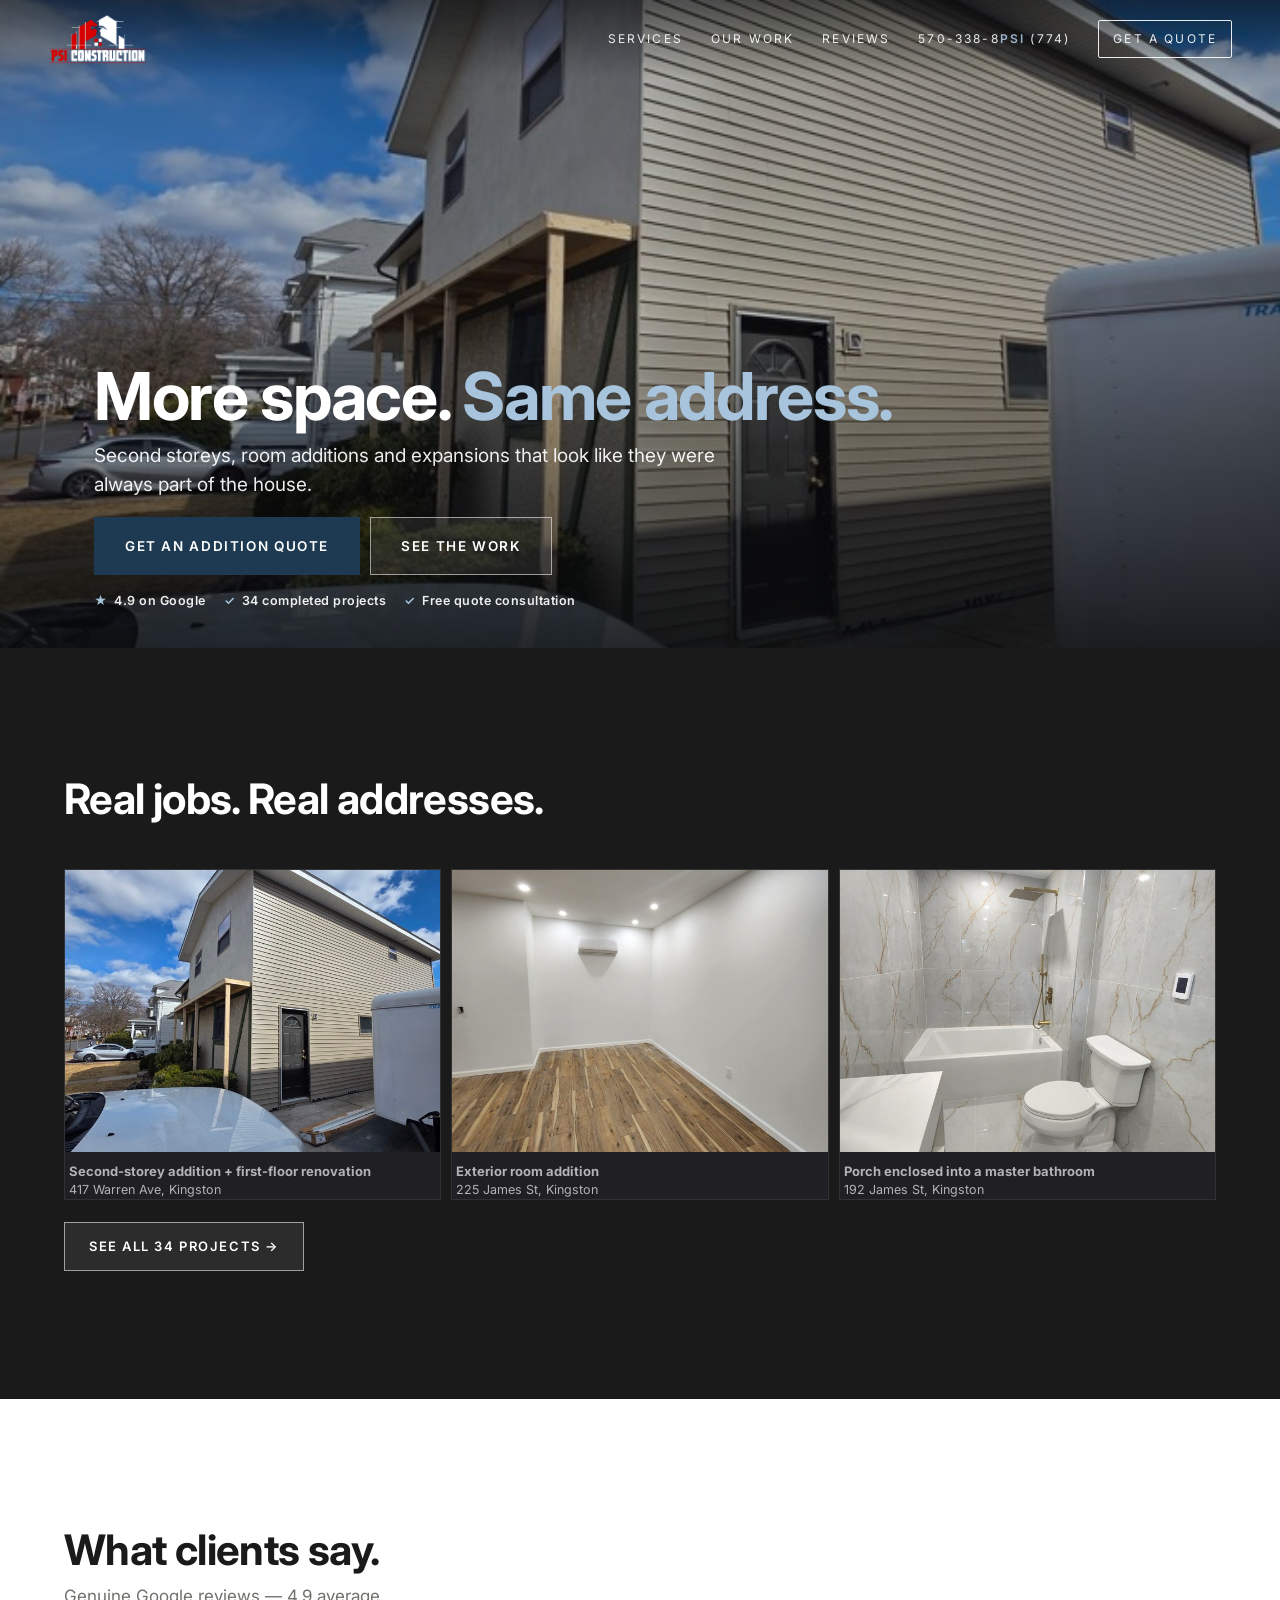
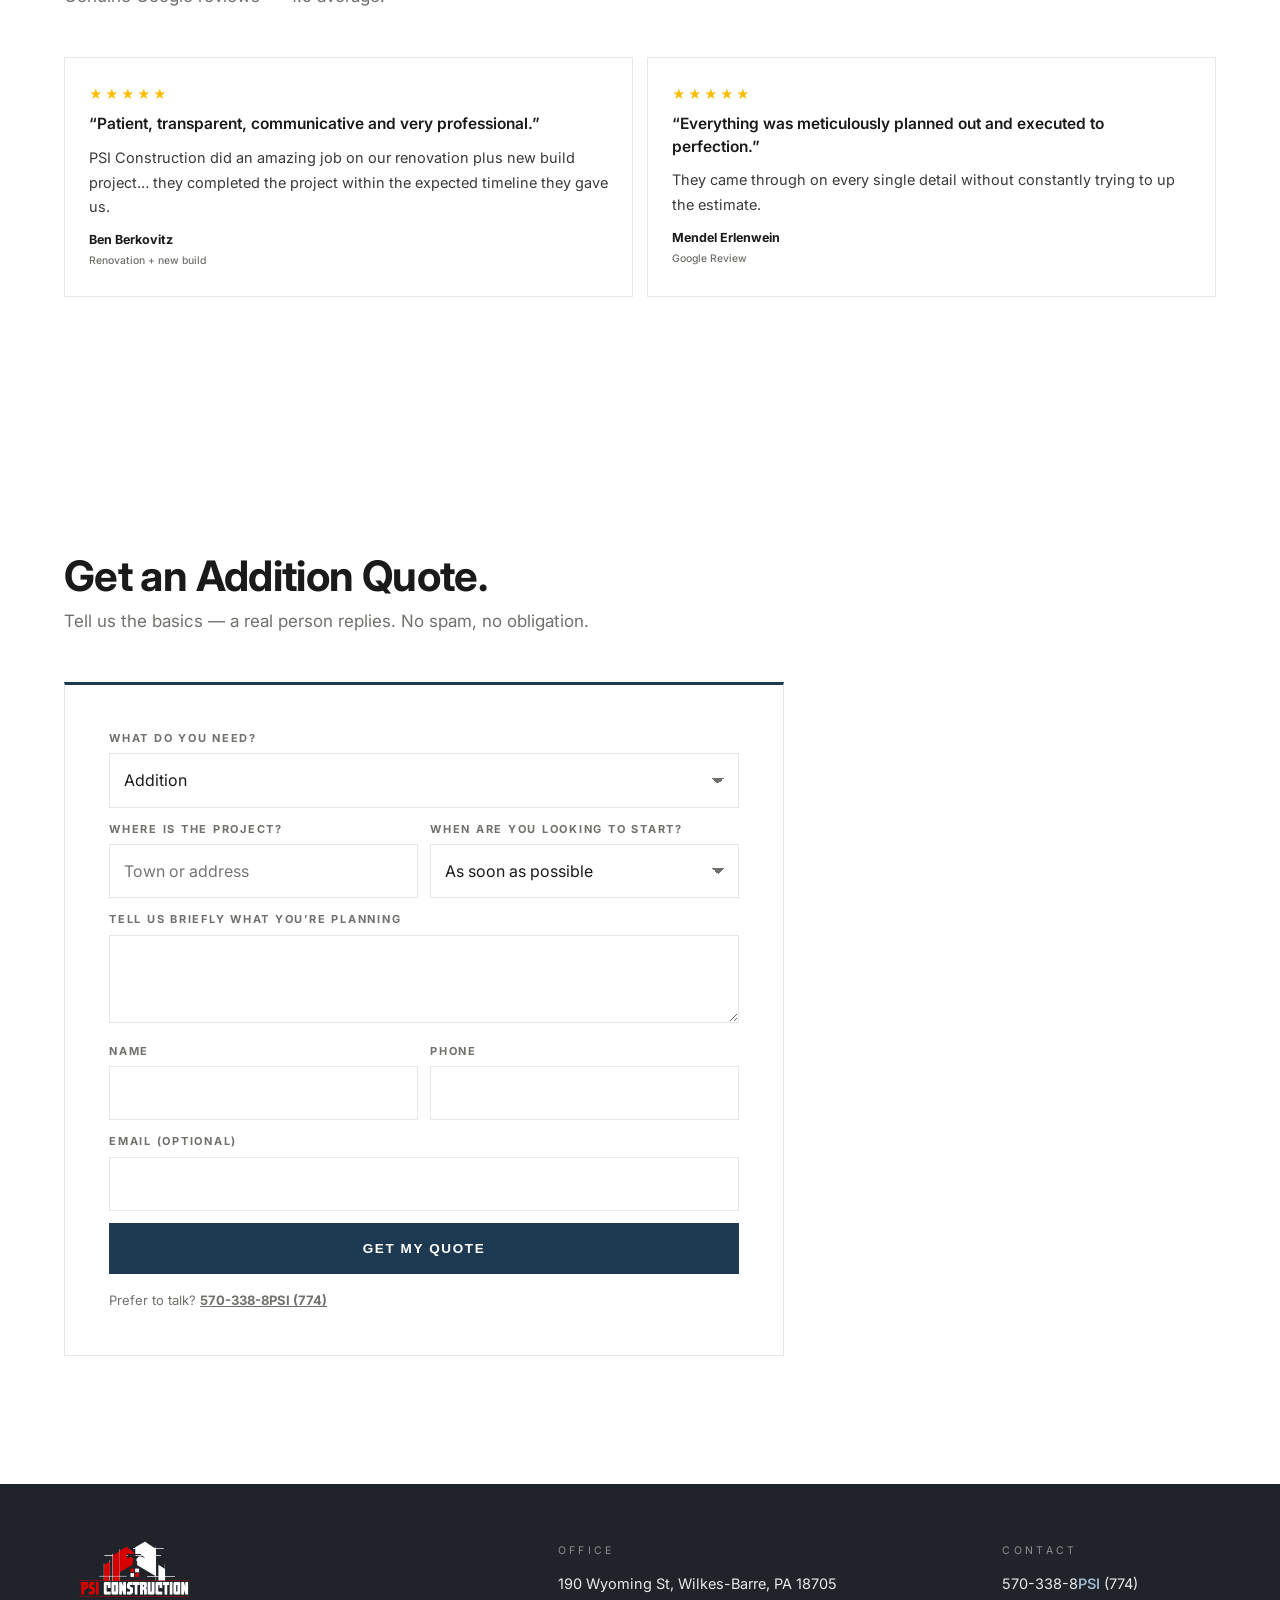
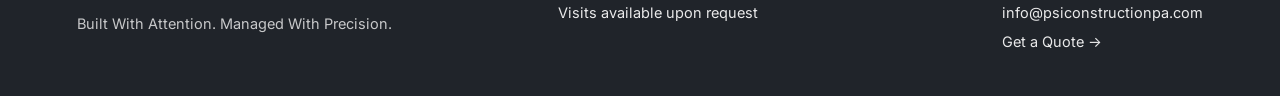
==== commit c63e49ed: "Google Reviews branding + live map replaces homepage photo strip - Reviews: official four-colour G b" ====
--- a/additions/index.html
+++ b/additions/index.html
@@ -17,7 +17,7 @@
     <link rel="preconnect" href="https://fonts.googleapis.com">
   <link rel="preconnect" href="https://fonts.gstatic.com" crossorigin>
   <link href="https://fonts.googleapis.com/css2?family=Inter:wght@400;500;600;700&display=swap" rel="stylesheet">
-<link rel="stylesheet" href="../css/site.css?v=min1">
+<link rel="stylesheet" href="../css/site.css?v=g1">
 </head>
 <body class="has-stickybar">
 
--- a/css/site.css
+++ b/css/site.css
@@ -1239,3 +1239,26 @@
 @media (min-width: 860px) { .rev-minis { grid-template-columns: 1fr 1fr; } }
 .rev-mini__text { font-size: 14.5px; line-height: 1.7; color: #3a3a37; }
 .rev-mini__author { margin-top: 4px; }
+
+/* ---------------- Google Reviews branding ---------------- */
+
+.gbadge {
+  display: inline-flex;
+  align-items: center;
+  gap: 10px;
+  margin-top: 18px;
+  padding: 10px 16px;
+  background: #fff;
+  border: 1px solid var(--hairline);
+  border-radius: 4px;
+  text-decoration: none;
+  color: var(--ink);
+}
+.gbadge__g { width: 20px; height: 20px; flex: 0 0 auto; }
+.gbadge__name { font-size: 14px; font-weight: 600; letter-spacing: 0.01em; }
+.gbadge__stars { color: #FBBC04; font-size: 14px; letter-spacing: 2px; }
+.gbadge__score { font-size: 14px; font-weight: 700; }
+.gbadge:hover { border-color: rgba(26,26,26,0.3); }
+
+.rev-mini__stars { display: flex; align-items: center; gap: 8px; color: #FBBC04; }
+.rev-mini__g { width: 15px; height: 15px; flex: 0 0 auto; }
